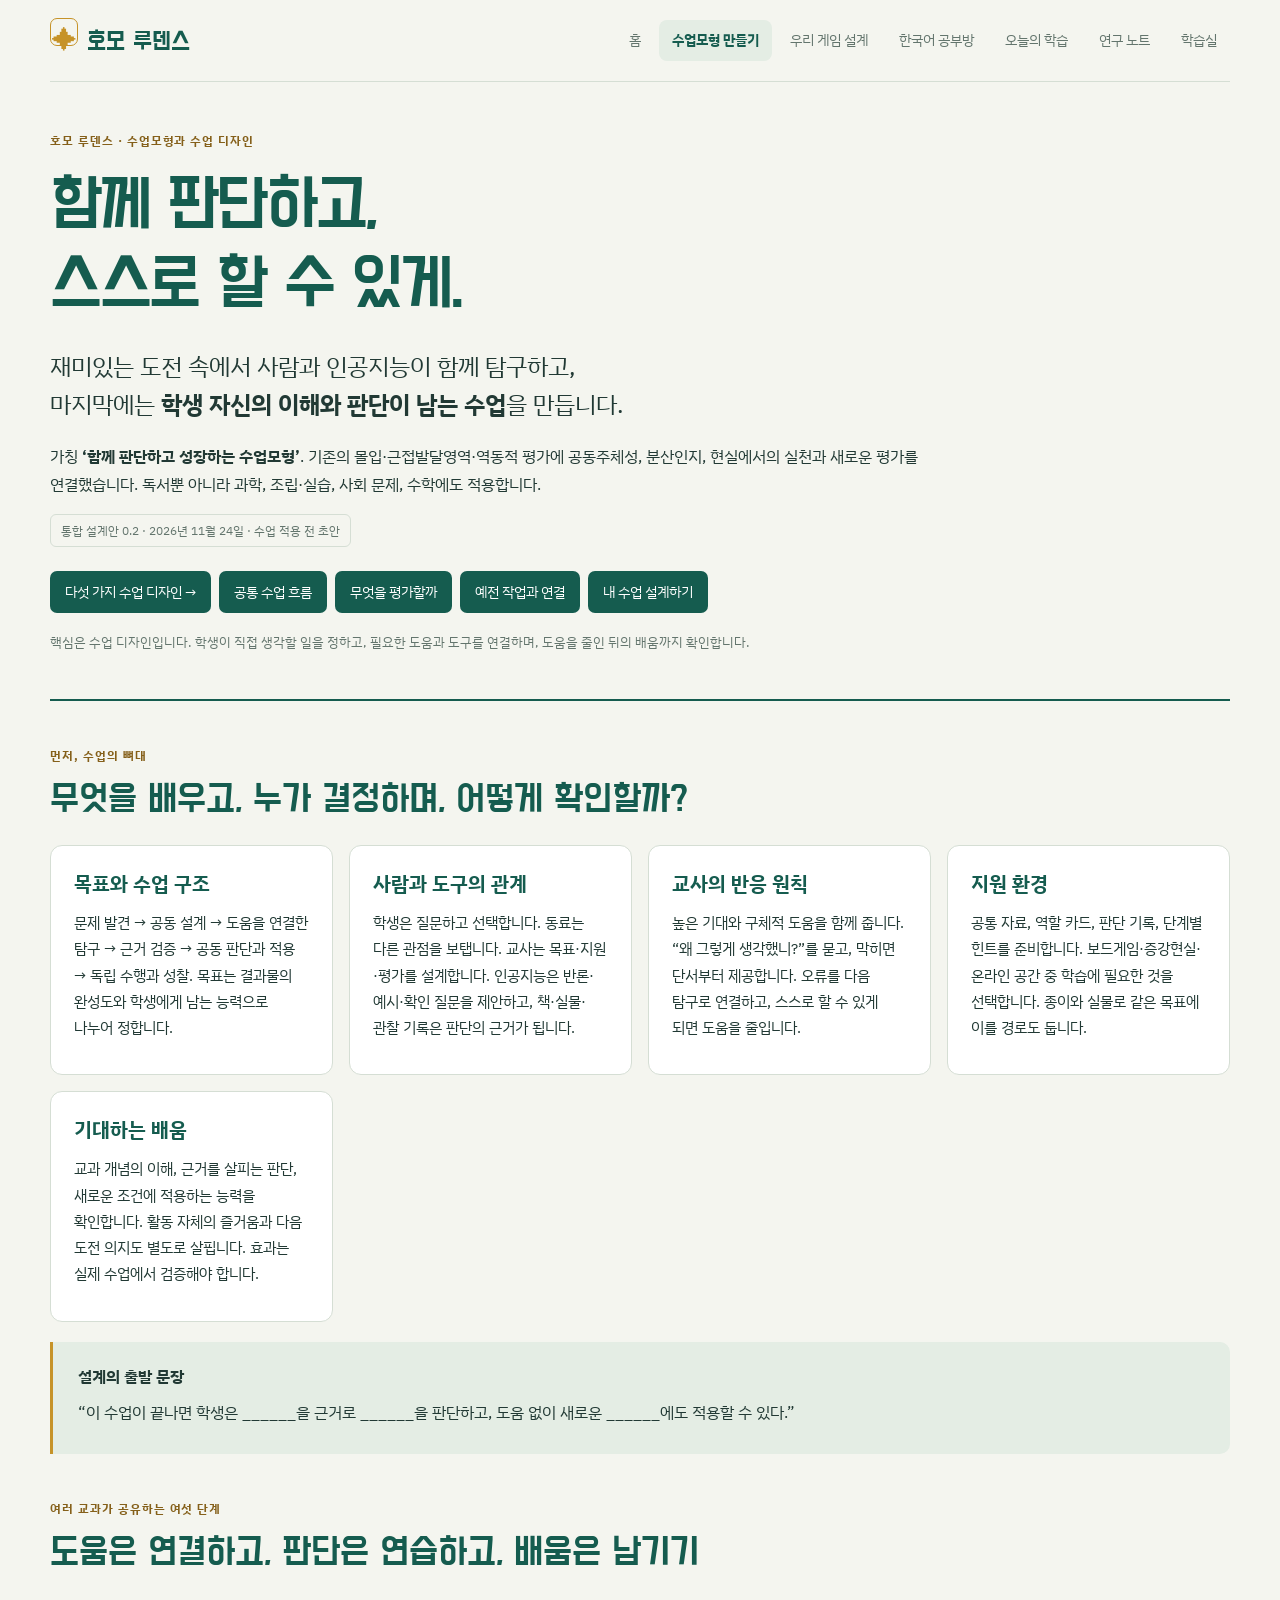
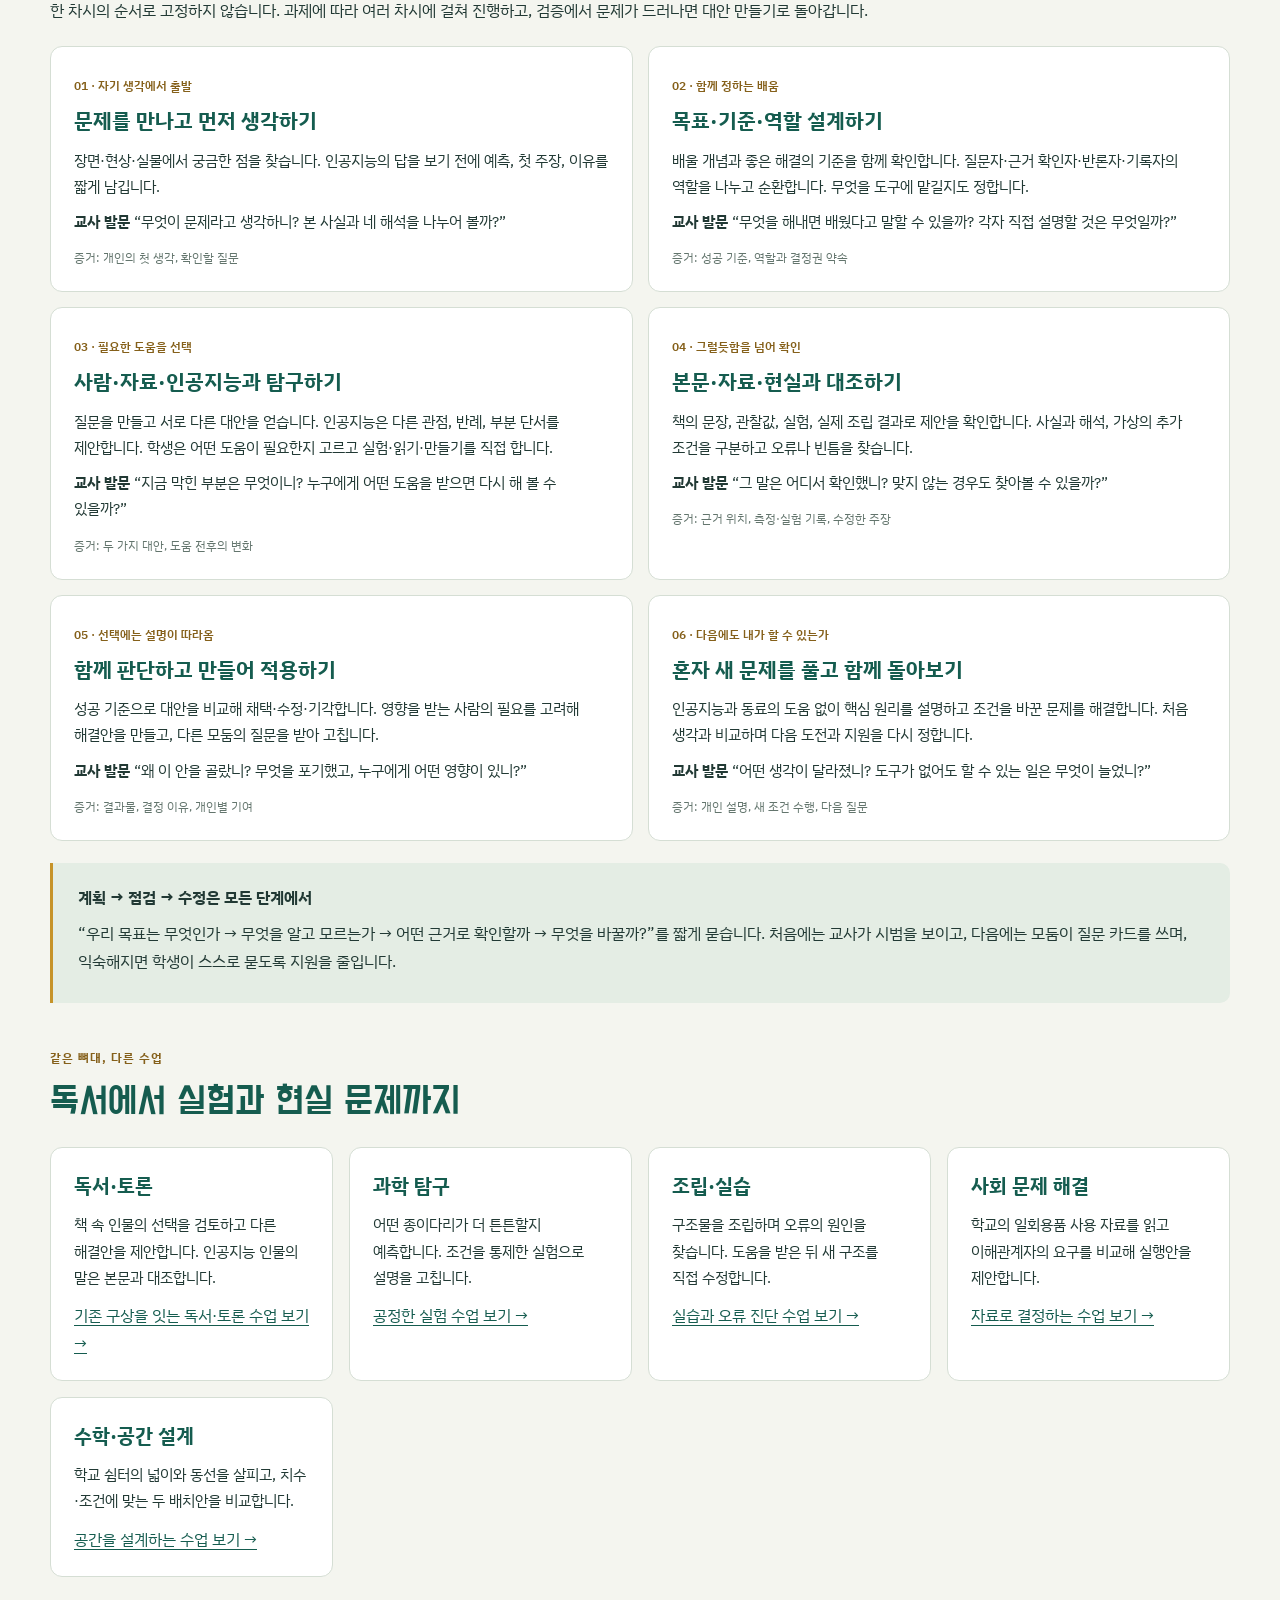
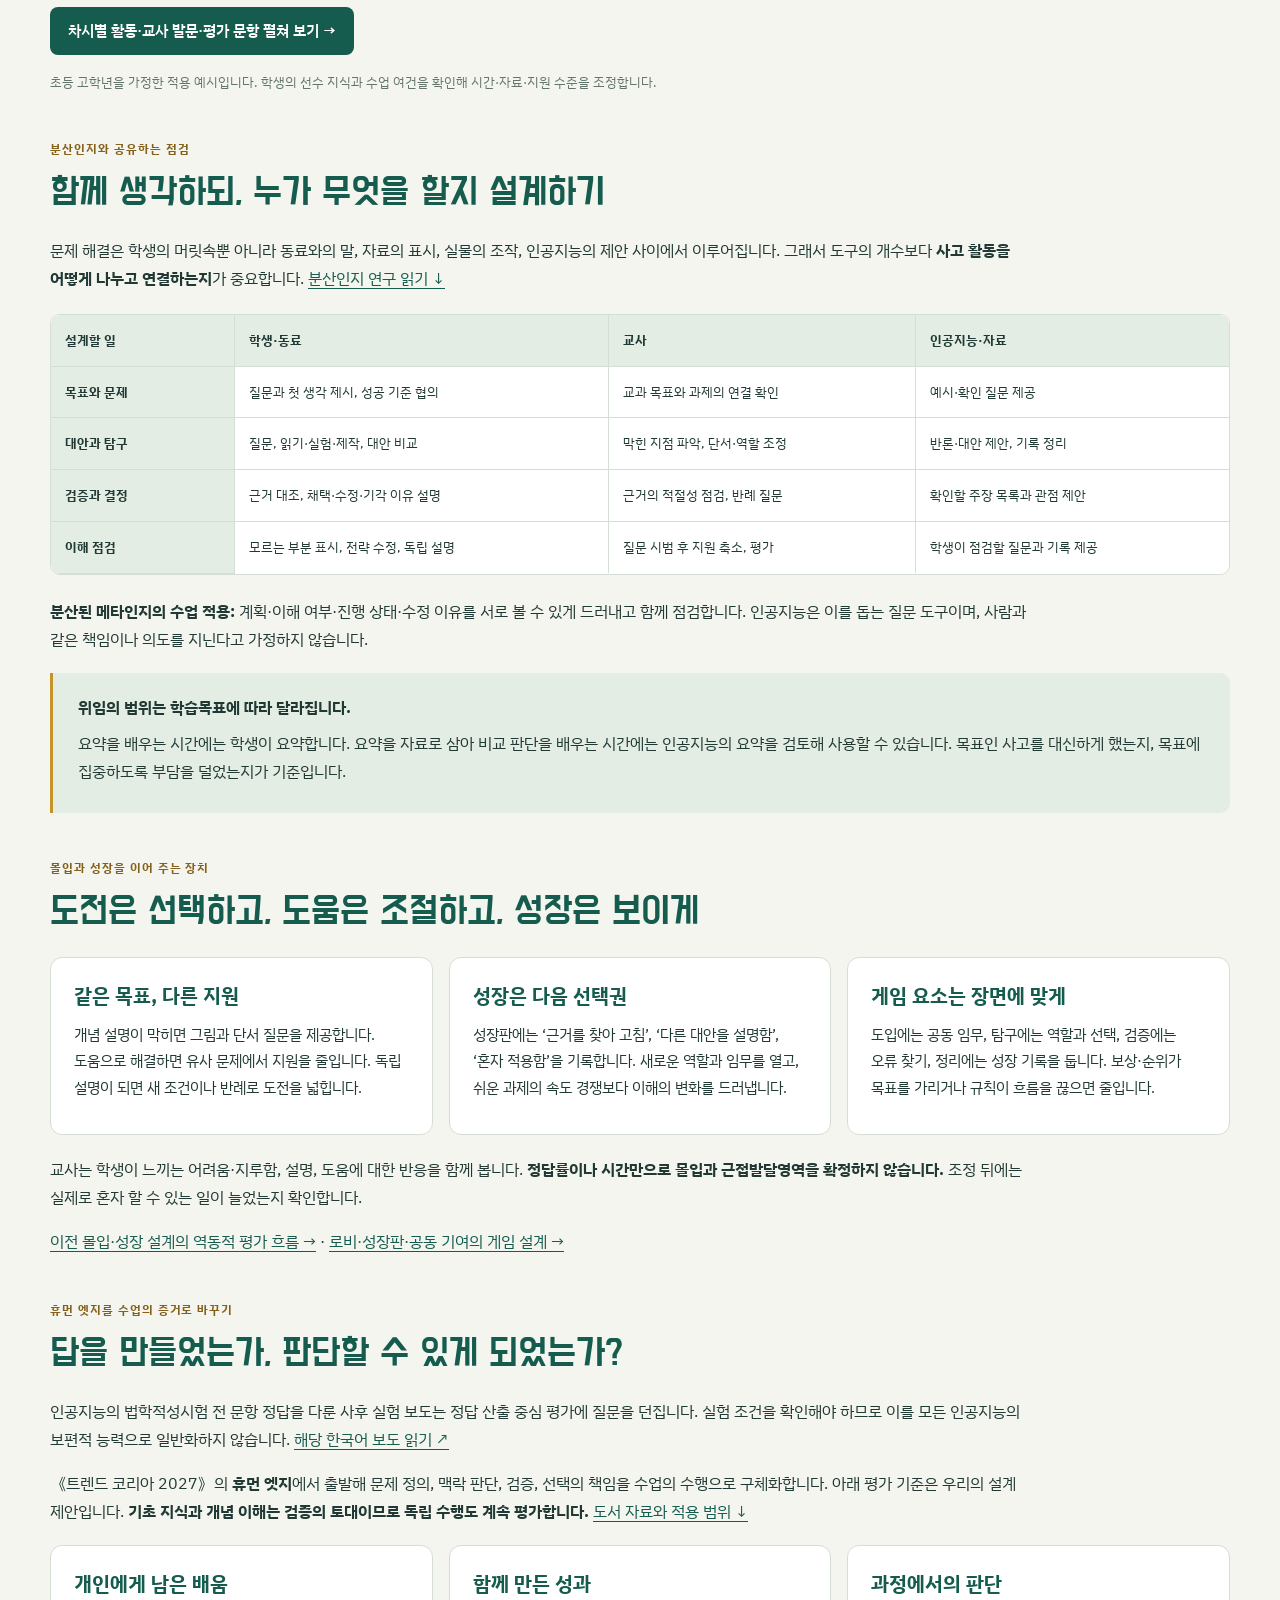
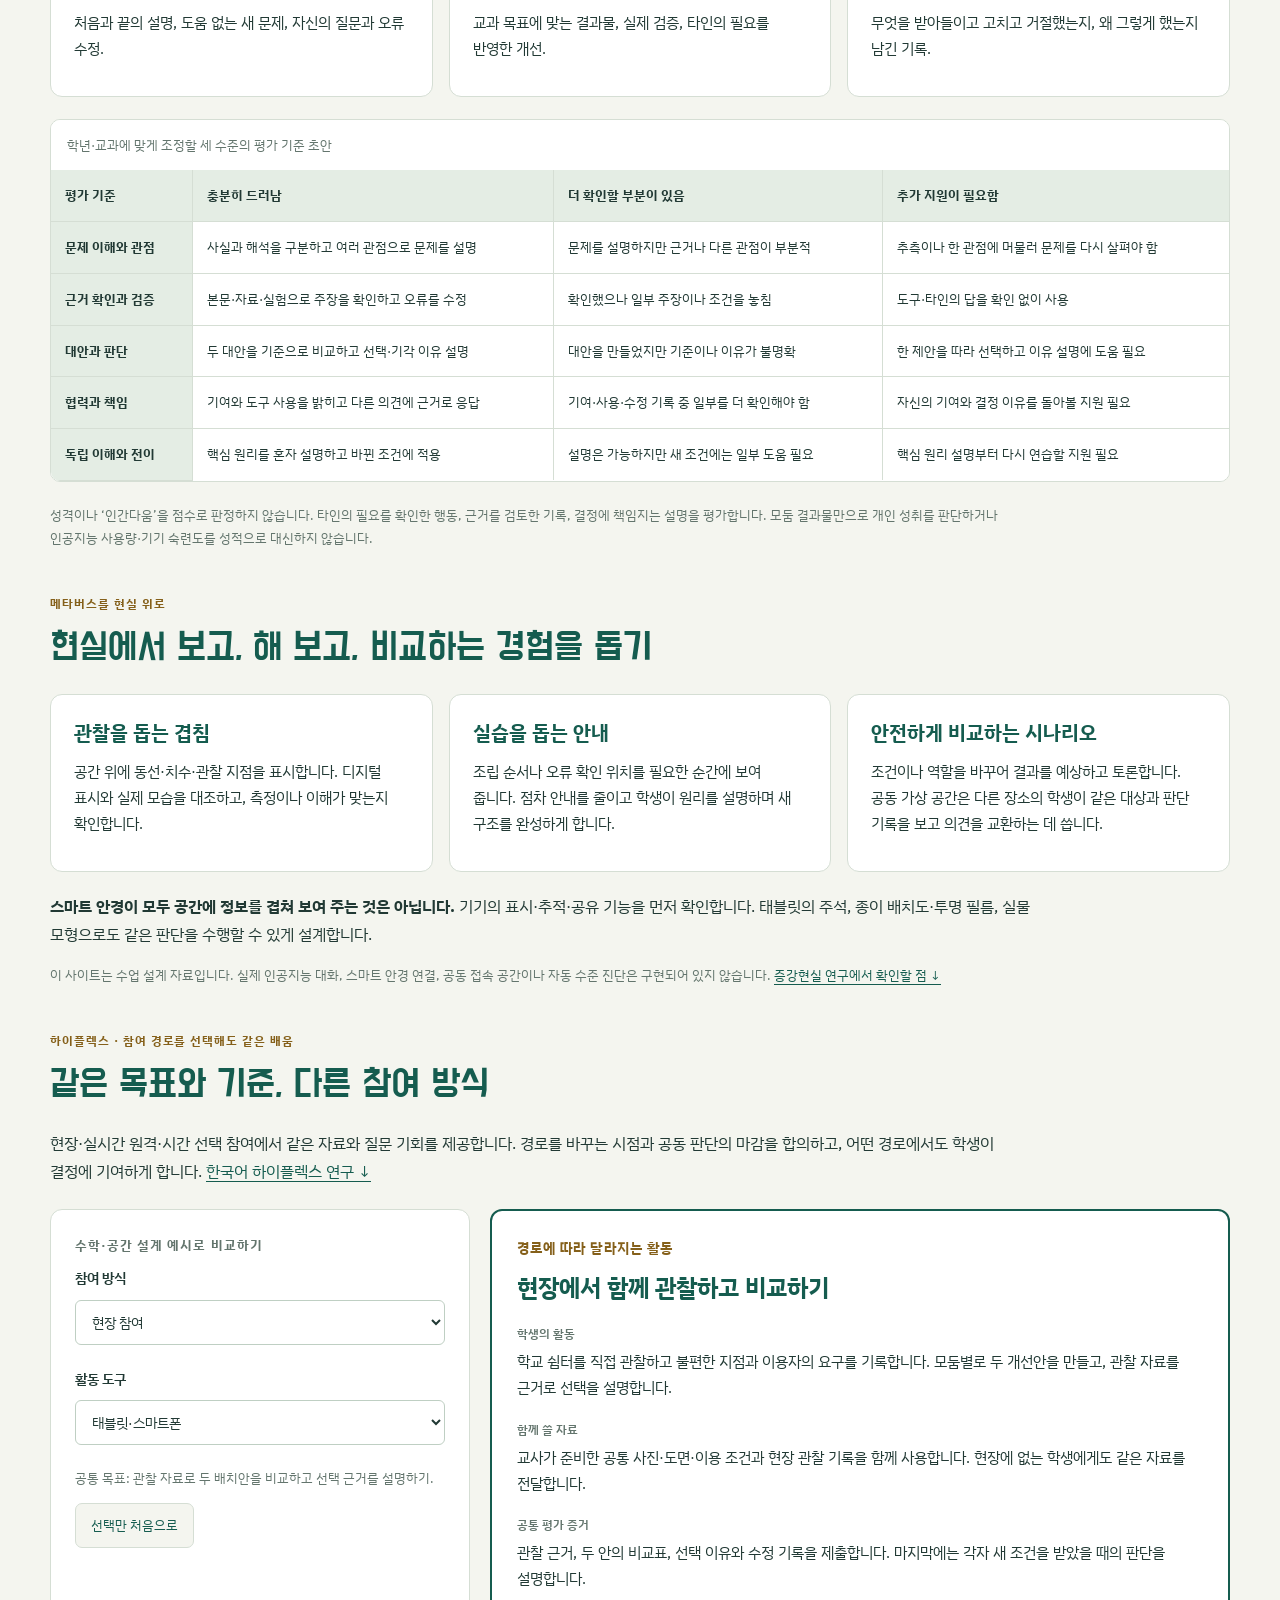
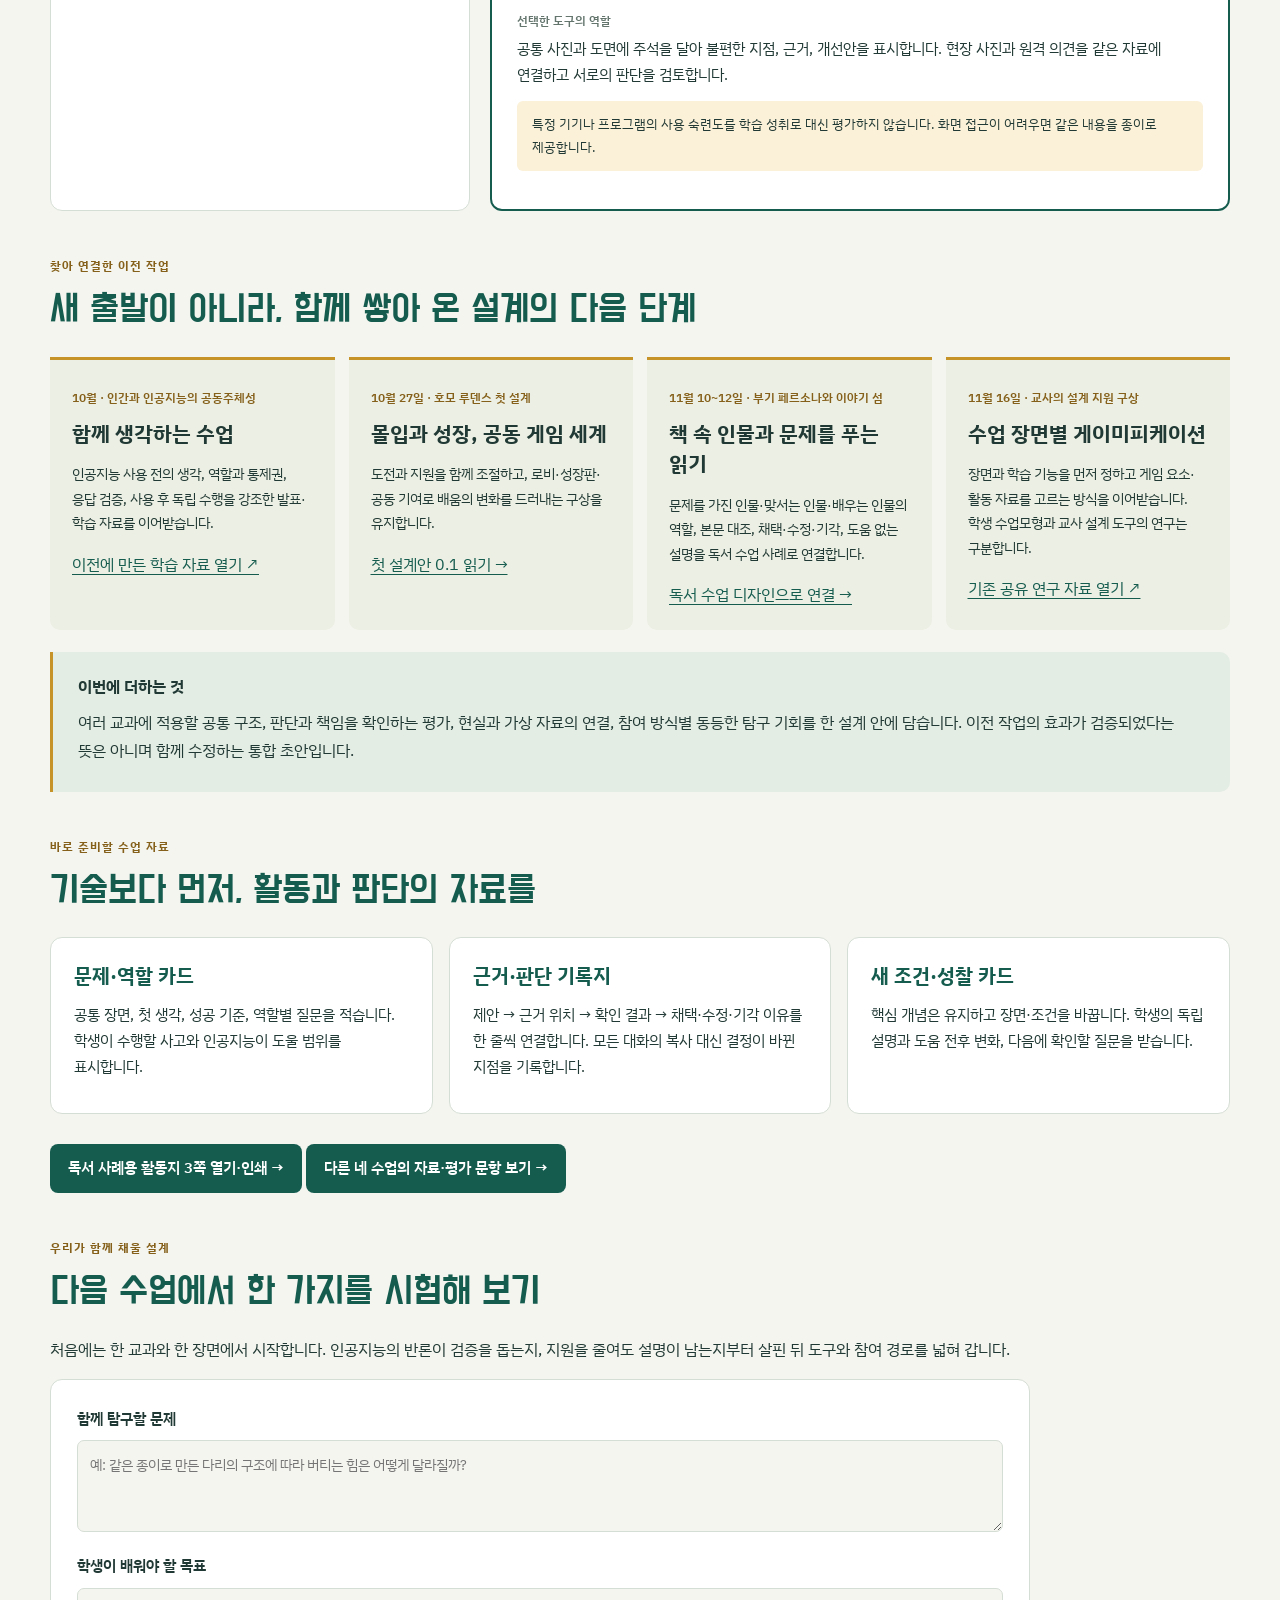
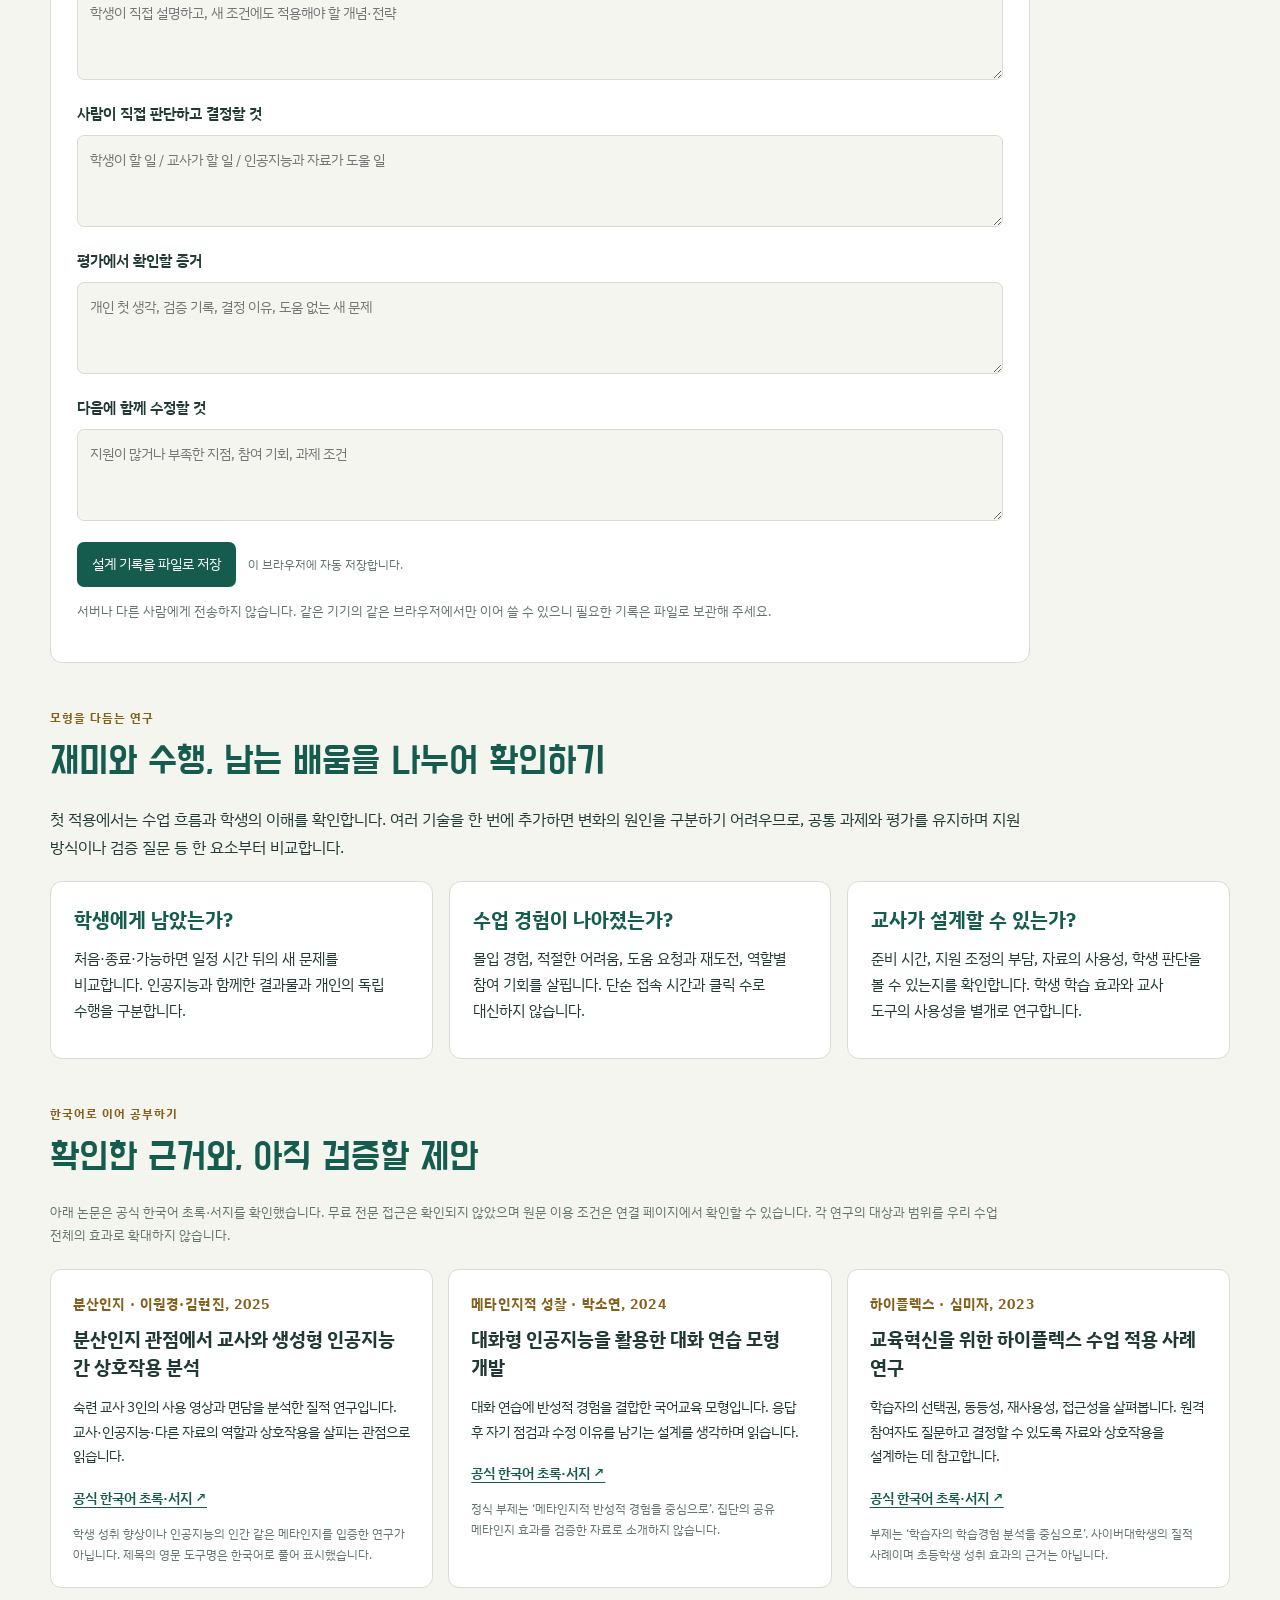
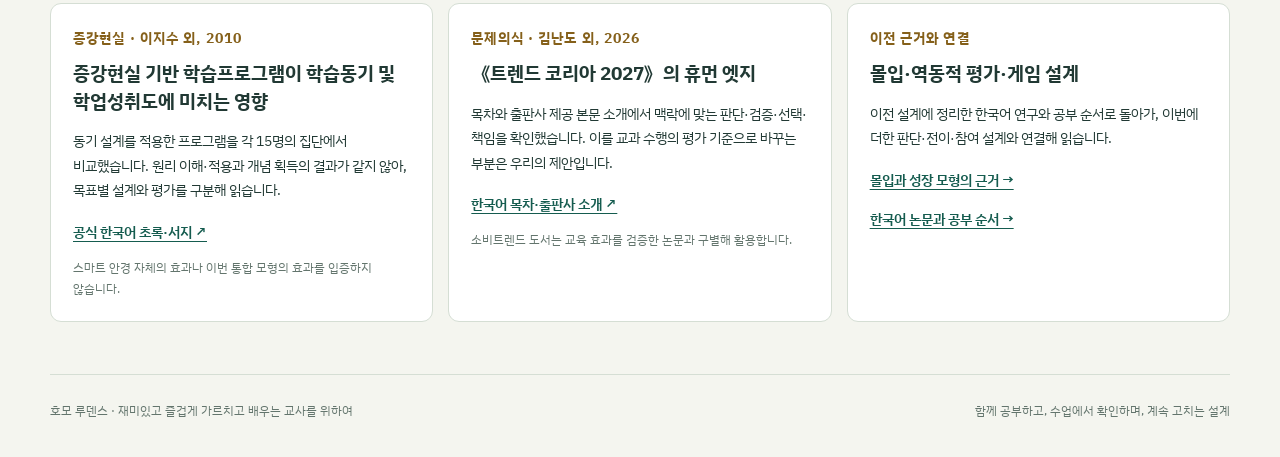
==== co-learning-model.html @ e404a57d "Connect prior teaching models and add five co-learning lesson designs" ====
<!doctype html>
<html lang="ko">
<head><meta charset="utf-8"><meta name="viewport" content="width=device-width,initial-scale=1"><meta name="description" content="몰입과 성장, 인간과 인공지능의 협업을 연결하는 수업모형. 독서·과학·실습·사회·수학 수업 디자인과 판단·검증·독립 수행 평가를 함께 설계합니다."><title>함께 판단하고 성장하는 수업 · 호모 루덴스</title><link rel="stylesheet" href="./assets/lab.css"><link rel="stylesheet" href="./assets/co-learning-model.css"></head>
<body><a class="skip-link" href="#main">본문으로 건너뛰기</a><div class="shell">
<header class="masthead"><a class="brand" href="./index.html"><span class="brand-mark" aria-hidden="true">✦</span>호모 루덴스</a><nav class="site-nav" aria-label="주 메뉴"><a href="./index.html">홈</a><a href="./co-learning-model.html" aria-current="page">수업모형 만들기</a><a href="./game-design.html">우리 게임 설계</a><a href="./korean-study.html">한국어 공부방</a><a href="./lesson-2026-10-27.html">오늘의 학습</a><a href="./research.html">연구 노트</a><a href="./dashboard.html">학습실</a></nav></header>
<main id="main">
<header class="co-hero"><p class="co-kicker">호모 루덴스 · 수업모형과 수업 디자인</p><h1>함께 판단하고,<br>스스로 할 수 있게.</h1><p class="co-lede">재미있는 도전 속에서 사람과 인공지능이 함께 탐구하고,<br>마지막에는 <strong>학생 자신의 이해와 판단이 남는 수업</strong>을 만듭니다.</p><p>가칭 <strong>‘함께 판단하고 성장하는 수업모형’</strong>. 기존의 몰입·근접발달영역·역동적 평가에 공동주체성, 분산인지, 현실에서의 실천과 새로운 평가를 연결했습니다. 독서뿐 아니라 과학, 조립·실습, 사회 문제, 수학에도 적용합니다.</p><span class="co-version">통합 설계안 0.2 · 2026년 11월 24일 · 수업 적용 전 초안</span><nav class="co-nav" aria-label="수업 설계 바로가기"><a href="./lesson-designs.html">다섯 가지 수업 디자인 →</a><a href="#cycle">공통 수업 흐름</a><a href="#assessment">무엇을 평가할까</a><a href="#lineage">예전 작업과 연결</a><a href="#record">내 수업 설계하기</a></nav><p class="co-note">핵심은 수업 디자인입니다. 학생이 직접 생각할 일을 정하고, 필요한 도움과 도구를 연결하며, 도움을 줄인 뒤의 배움까지 확인합니다.</p></header>

<section class="co-section" id="blueprint"><p class="co-kicker">먼저, 수업의 뼈대</p><h2>무엇을 배우고, 누가 결정하며, 어떻게 확인할까?</h2><div class="co-grid"><article class="co-card"><h3>목표와 수업 구조</h3><p>문제 발견 → 공동 설계 → 도움을 연결한 탐구 → 근거 검증 → 공동 판단과 적용 → 독립 수행과 성찰. 목표는 결과물의 완성도와 학생에게 남는 능력으로 나누어 정합니다.</p></article><article class="co-card"><h3>사람과 도구의 관계</h3><p>학생은 질문하고 선택합니다. 동료는 다른 관점을 보탭니다. 교사는 목표·지원·평가를 설계합니다. 인공지능은 반론·예시·확인 질문을 제안하고, 책·실물·관찰 기록은 판단의 근거가 됩니다.</p></article><article class="co-card"><h3>교사의 반응 원칙</h3><p>높은 기대와 구체적 도움을 함께 줍니다. “왜 그렇게 생각했니?”를 묻고, 막히면 단서부터 제공합니다. 오류를 다음 탐구로 연결하고, 스스로 할 수 있게 되면 도움을 줄입니다.</p></article><article class="co-card"><h3>지원 환경</h3><p>공통 자료, 역할 카드, 판단 기록, 단계별 힌트를 준비합니다. 보드게임·증강현실·온라인 공간 중 학습에 필요한 것을 선택합니다. 종이와 실물로 같은 목표에 이를 경로도 둡니다.</p></article><article class="co-card"><h3>기대하는 배움</h3><p>교과 개념의 이해, 근거를 살피는 판단, 새로운 조건에 적용하는 능력을 확인합니다. 활동 자체의 즐거움과 다음 도전 의지도 별도로 살핍니다. 효과는 실제 수업에서 검증해야 합니다.</p></article></div><div class="co-callout"><strong>설계의 출발 문장</strong><p>“이 수업이 끝나면 학생은 ______을 근거로 ______을 판단하고, 도움 없이 새로운 ______에도 적용할 수 있다.”</p></div></section>

<section class="co-section" id="cycle"><p class="co-kicker">여러 교과가 공유하는 여섯 단계</p><h2>도움은 연결하고, 판단은 연습하고, 배움은 남기기</h2><p>한 차시의 순서로 고정하지 않습니다. 과제에 따라 여러 차시에 걸쳐 진행하고, 검증에서 문제가 드러나면 대안 만들기로 돌아갑니다.</p><ol class="co-flow">
<li class="co-step"><span>01 · 자기 생각에서 출발</span><h3>문제를 만나고 먼저 생각하기</h3><p>장면·현상·실물에서 궁금한 점을 찾습니다. 인공지능의 답을 보기 전에 예측, 첫 주장, 이유를 짧게 남깁니다.</p><p><strong>교사 발문</strong> “무엇이 문제라고 생각하니? 본 사실과 네 해석을 나누어 볼까?”</p><small>증거: 개인의 첫 생각, 확인할 질문</small></li>
<li class="co-step"><span>02 · 함께 정하는 배움</span><h3>목표·기준·역할 설계하기</h3><p>배울 개념과 좋은 해결의 기준을 함께 확인합니다. 질문자·근거 확인자·반론자·기록자의 역할을 나누고 순환합니다. 무엇을 도구에 맡길지도 정합니다.</p><p><strong>교사 발문</strong> “무엇을 해내면 배웠다고 말할 수 있을까? 각자 직접 설명할 것은 무엇일까?”</p><small>증거: 성공 기준, 역할과 결정권 약속</small></li>
<li class="co-step"><span>03 · 필요한 도움을 선택</span><h3>사람·자료·인공지능과 탐구하기</h3><p>질문을 만들고 서로 다른 대안을 얻습니다. 인공지능은 다른 관점, 반례, 부분 단서를 제안합니다. 학생은 어떤 도움이 필요한지 고르고 실험·읽기·만들기를 직접 합니다.</p><p><strong>교사 발문</strong> “지금 막힌 부분은 무엇이니? 누구에게 어떤 도움을 받으면 다시 해 볼 수 있을까?”</p><small>증거: 두 가지 대안, 도움 전후의 변화</small></li>
<li class="co-step"><span>04 · 그럴듯함을 넘어 확인</span><h3>본문·자료·현실과 대조하기</h3><p>책의 문장, 관찰값, 실험, 실제 조립 결과로 제안을 확인합니다. 사실과 해석, 가상의 추가 조건을 구분하고 오류나 빈틈을 찾습니다.</p><p><strong>교사 발문</strong> “그 말은 어디서 확인했니? 맞지 않는 경우도 찾아볼 수 있을까?”</p><small>증거: 근거 위치, 측정·실험 기록, 수정한 주장</small></li>
<li class="co-step"><span>05 · 선택에는 설명이 따라옴</span><h3>함께 판단하고 만들어 적용하기</h3><p>성공 기준으로 대안을 비교해 채택·수정·기각합니다. 영향을 받는 사람의 필요를 고려해 해결안을 만들고, 다른 모둠의 질문을 받아 고칩니다.</p><p><strong>교사 발문</strong> “왜 이 안을 골랐니? 무엇을 포기했고, 누구에게 어떤 영향이 있니?”</p><small>증거: 결과물, 결정 이유, 개인별 기여</small></li>
<li class="co-step"><span>06 · 다음에도 내가 할 수 있는가</span><h3>혼자 새 문제를 풀고 함께 돌아보기</h3><p>인공지능과 동료의 도움 없이 핵심 원리를 설명하고 조건을 바꾼 문제를 해결합니다. 처음 생각과 비교하며 다음 도전과 지원을 다시 정합니다.</p><p><strong>교사 발문</strong> “어떤 생각이 달라졌니? 도구가 없어도 할 수 있는 일은 무엇이 늘었니?”</p><small>증거: 개인 설명, 새 조건 수행, 다음 질문</small></li>
</ol><div class="co-callout"><strong>계획 → 점검 → 수정은 모든 단계에서</strong><p>“우리 목표는 무엇인가 → 무엇을 알고 모르는가 → 어떤 근거로 확인할까 → 무엇을 바꿀까?”를 짧게 묻습니다. 처음에는 교사가 시범을 보이고, 다음에는 모둠이 질문 카드를 쓰며, 익숙해지면 학생이 스스로 묻도록 지원을 줄입니다.</p></div></section>

<section class="co-section" id="designs"><p class="co-kicker">같은 뼈대, 다른 수업</p><h2>독서에서 실험과 현실 문제까지</h2><div class="co-grid"><article class="co-card"><h3>독서·토론</h3><p>책 속 인물의 선택을 검토하고 다른 해결안을 제안합니다. 인공지능 인물의 말은 본문과 대조합니다.</p><a href="./lesson-designs.html#reading">기존 구상을 잇는 독서·토론 수업 보기 →</a></article><article class="co-card"><h3>과학 탐구</h3><p>어떤 종이다리가 더 튼튼할지 예측합니다. 조건을 통제한 실험으로 설명을 고칩니다.</p><a href="./lesson-designs.html#science">공정한 실험 수업 보기 →</a></article><article class="co-card"><h3>조립·실습</h3><p>구조물을 조립하며 오류의 원인을 찾습니다. 도움을 받은 뒤 새 구조를 직접 수정합니다.</p><a href="./lesson-designs.html#making">실습과 오류 진단 수업 보기 →</a></article><article class="co-card"><h3>사회 문제 해결</h3><p>학교의 일회용품 사용 자료를 읽고 이해관계자의 요구를 비교해 실행안을 제안합니다.</p><a href="./lesson-designs.html#social">자료로 결정하는 수업 보기 →</a></article><article class="co-card"><h3>수학·공간 설계</h3><p>학교 쉼터의 넓이와 동선을 살피고, 치수·조건에 맞는 두 배치안을 비교합니다.</p><a href="./lesson-designs.html#math">공간을 설계하는 수업 보기 →</a></article></div><p><a class="study-start" href="./lesson-designs.html">차시별 활동·교사 발문·평가 문항 펼쳐 보기 →</a></p><p class="co-note">초등 고학년을 가정한 적용 예시입니다. 학생의 선수 지식과 수업 여건을 확인해 시간·자료·지원 수준을 조정합니다.</p></section>

<section class="co-section" id="agency"><p class="co-kicker">분산인지와 공유하는 점검</p><h2>함께 생각하되, 누가 무엇을 할지 설계하기</h2><p>문제 해결은 학생의 머릿속뿐 아니라 동료와의 말, 자료의 표시, 실물의 조작, 인공지능의 제안 사이에서 이루어집니다. 그래서 도구의 개수보다 <strong>사고 활동을 어떻게 나누고 연결하는지</strong>가 중요합니다. <a href="#source-distributed">분산인지 연구 읽기 ↓</a></p><div class="co-rubric" role="region" aria-label="사고 활동과 결정권 표" tabindex="0"><table><thead><tr><th scope="col">설계할 일</th><th scope="col">학생·동료</th><th scope="col">교사</th><th scope="col">인공지능·자료</th></tr></thead><tbody>
<tr><th scope="row">목표와 문제</th><td>질문과 첫 생각 제시, 성공 기준 협의</td><td>교과 목표와 과제의 연결 확인</td><td>예시·확인 질문 제공</td></tr><tr><th scope="row">대안과 탐구</th><td>질문, 읽기·실험·제작, 대안 비교</td><td>막힌 지점 파악, 단서·역할 조정</td><td>반론·대안 제안, 기록 정리</td></tr><tr><th scope="row">검증과 결정</th><td>근거 대조, 채택·수정·기각 이유 설명</td><td>근거의 적절성 점검, 반례 질문</td><td>확인할 주장 목록과 관점 제안</td></tr><tr><th scope="row">이해 점검</th><td>모르는 부분 표시, 전략 수정, 독립 설명</td><td>질문 시범 후 지원 축소, 평가</td><td>학생이 점검할 질문과 기록 제공</td></tr></tbody></table></div><p><strong>분산된 메타인지의 수업 적용:</strong> 계획·이해 여부·진행 상태·수정 이유를 서로 볼 수 있게 드러내고 함께 점검합니다. 인공지능은 이를 돕는 질문 도구이며, 사람과 같은 책임이나 의도를 지닌다고 가정하지 않습니다.</p><div class="co-callout"><strong>위임의 범위는 학습목표에 따라 달라집니다.</strong><p>요약을 배우는 시간에는 학생이 요약합니다. 요약을 자료로 삼아 비교 판단을 배우는 시간에는 인공지능의 요약을 검토해 사용할 수 있습니다. 목표인 사고를 대신하게 했는지, 목표에 집중하도록 부담을 덜었는지가 기준입니다.</p></div></section>

<section class="co-section" id="growth"><p class="co-kicker">몰입과 성장을 이어 주는 장치</p><h2>도전은 선택하고, 도움은 조절하고, 성장은 보이게</h2><div class="co-grid"><article class="co-card"><h3>같은 목표, 다른 지원</h3><p>개념 설명이 막히면 그림과 단서 질문을 제공합니다. 도움으로 해결하면 유사 문제에서 지원을 줄입니다. 독립 설명이 되면 새 조건이나 반례로 도전을 넓힙니다.</p></article><article class="co-card"><h3>성장은 다음 선택권</h3><p>성장판에는 ‘근거를 찾아 고침’, ‘다른 대안을 설명함’, ‘혼자 적용함’을 기록합니다. 새로운 역할과 임무를 열고, 쉬운 과제의 속도 경쟁보다 이해의 변화를 드러냅니다.</p></article><article class="co-card"><h3>게임 요소는 장면에 맞게</h3><p>도입에는 공동 임무, 탐구에는 역할과 선택, 검증에는 오류 찾기, 정리에는 성장 기록을 둡니다. 보상·순위가 목표를 가리거나 규칙이 흐름을 끊으면 줄입니다.</p></article></div><p>교사는 학생이 느끼는 어려움·지루함, 설명, 도움에 대한 반응을 함께 봅니다. <strong>정답률이나 시간만으로 몰입과 근접발달영역을 확정하지 않습니다.</strong> 조정 뒤에는 실제로 혼자 할 수 있는 일이 늘었는지 확인합니다.</p><p><a href="./learning-model.html#cycle">이전 몰입·성장 설계의 역동적 평가 흐름 →</a> · <a href="./game-design.html">로비·성장판·공동 기여의 게임 설계 →</a></p></section>

<section class="co-section" id="assessment"><p class="co-kicker">휴먼 엣지를 수업의 증거로 바꾸기</p><h2>답을 만들었는가, 판단할 수 있게 되었는가?</h2><p>인공지능의 법학적성시험 전 문항 정답을 다룬 사후 실험 보도는 정답 산출 중심 평가에 질문을 던집니다. 실험 조건을 확인해야 하므로 이를 모든 인공지능의 보편적 능력으로 일반화하지 않습니다. <a href="https://www.yna.co.kr/view/AKR20261120050300017" target="_blank" rel="noopener noreferrer">해당 한국어 보도 읽기 ↗</a></p><p>《트렌드 코리아 2027》의 <strong>휴먼 엣지</strong>에서 출발해 문제 정의, 맥락 판단, 검증, 선택의 책임을 수업의 수행으로 구체화합니다. 아래 평가 기준은 우리의 설계 제안입니다. <strong>기초 지식과 개념 이해는 검증의 토대이므로 독립 수행도 계속 평가합니다.</strong> <a href="#source-human">도서 자료와 적용 범위 ↓</a></p><div class="co-grid"><article class="co-card"><h3>개인에게 남은 배움</h3><p>처음과 끝의 설명, 도움 없는 새 문제, 자신의 질문과 오류 수정.</p></article><article class="co-card"><h3>함께 만든 성과</h3><p>교과 목표에 맞는 결과물, 실제 검증, 타인의 필요를 반영한 개선.</p></article><article class="co-card"><h3>과정에서의 판단</h3><p>무엇을 받아들이고 고치고 거절했는지, 왜 그렇게 했는지 남긴 기록.</p></article></div>
<div class="co-rubric" role="region" aria-label="수업 평가 기준표" tabindex="0"><table><caption>학년·교과에 맞게 조정할 세 수준의 평가 기준 초안</caption><thead><tr><th scope="col">평가 기준</th><th scope="col">충분히 드러남</th><th scope="col">더 확인할 부분이 있음</th><th scope="col">추가 지원이 필요함</th></tr></thead><tbody>
<tr><th scope="row">문제 이해와 관점</th><td>사실과 해석을 구분하고 여러 관점으로 문제를 설명</td><td>문제를 설명하지만 근거나 다른 관점이 부분적</td><td>추측이나 한 관점에 머물러 문제를 다시 살펴야 함</td></tr>
<tr><th scope="row">근거 확인과 검증</th><td>본문·자료·실험으로 주장을 확인하고 오류를 수정</td><td>확인했으나 일부 주장이나 조건을 놓침</td><td>도구·타인의 답을 확인 없이 사용</td></tr>
<tr><th scope="row">대안과 판단</th><td>두 대안을 기준으로 비교하고 선택·기각 이유 설명</td><td>대안을 만들었지만 기준이나 이유가 불명확</td><td>한 제안을 따라 선택하고 이유 설명에 도움 필요</td></tr>
<tr><th scope="row">협력과 책임</th><td>기여와 도구 사용을 밝히고 다른 의견에 근거로 응답</td><td>기여·사용·수정 기록 중 일부를 더 확인해야 함</td><td>자신의 기여와 결정 이유를 돌아볼 지원 필요</td></tr>
<tr><th scope="row">독립 이해와 전이</th><td>핵심 원리를 혼자 설명하고 바뀐 조건에 적용</td><td>설명은 가능하지만 새 조건에는 일부 도움 필요</td><td>핵심 원리 설명부터 다시 연습할 지원 필요</td></tr>
</tbody></table></div><p class="co-note">성격이나 ‘인간다움’을 점수로 판정하지 않습니다. 타인의 필요를 확인한 행동, 근거를 검토한 기록, 결정에 책임지는 설명을 평가합니다. 모둠 결과물만으로 개인 성취를 판단하거나 인공지능 사용량·기기 숙련도를 성적으로 대신하지 않습니다.</p></section>

<section class="co-section" id="reality"><p class="co-kicker">메타버스를 현실 위로</p><h2>현실에서 보고, 해 보고, 비교하는 경험을 돕기</h2><div class="co-grid"><article class="co-card"><h3>관찰을 돕는 겹침</h3><p>공간 위에 동선·치수·관찰 지점을 표시합니다. 디지털 표시와 실제 모습을 대조하고, 측정이나 이해가 맞는지 확인합니다.</p></article><article class="co-card"><h3>실습을 돕는 안내</h3><p>조립 순서나 오류 확인 위치를 필요한 순간에 보여 줍니다. 점차 안내를 줄이고 학생이 원리를 설명하며 새 구조를 완성하게 합니다.</p></article><article class="co-card"><h3>안전하게 비교하는 시나리오</h3><p>조건이나 역할을 바꾸어 결과를 예상하고 토론합니다. 공동 가상 공간은 다른 장소의 학생이 같은 대상과 판단 기록을 보고 의견을 교환하는 데 씁니다.</p></article></div><p><strong>스마트 안경이 모두 공간에 정보를 겹쳐 보여 주는 것은 아닙니다.</strong> 기기의 표시·추적·공유 기능을 먼저 확인합니다. 태블릿의 주석, 종이 배치도·투명 필름, 실물 모형으로도 같은 판단을 수행할 수 있게 설계합니다.</p><p class="co-note">이 사이트는 수업 설계 자료입니다. 실제 인공지능 대화, 스마트 안경 연결, 공동 접속 공간이나 자동 수준 진단은 구현되어 있지 않습니다. <a href="#source-ar">증강현실 연구에서 확인할 점 ↓</a></p></section>

<section class="co-section" id="participation-design"><p class="co-kicker">하이플렉스 · 참여 경로를 선택해도 같은 배움</p><h2>같은 목표와 기준, 다른 참여 방식</h2><p>현장·실시간 원격·시간 선택 참여에서 같은 자료와 질문 기회를 제공합니다. 경로를 바꾸는 시점과 공동 판단의 마감을 합의하고, 어떤 경로에서도 학생이 결정에 기여하게 합니다. <a href="#source-hyflex">한국어 하이플렉스 연구 ↓</a></p><div class="co-planner"><div class="co-fields"><p class="co-kicker">수학·공간 설계 예시로 비교하기</p><label for="participation">참여 방식<select id="participation"><option value="onsite">현장 참여</option><option value="live">실시간 원격 참여</option><option value="flex">시간 선택 참여</option></select></label><label for="medium">활동 도구<select id="medium"><option value="tablet">태블릿·스마트폰</option><option value="glasses">스마트 안경·증강현실</option><option value="paper">종이·사진 카드</option></select></label><p>공통 목표: 관찰 자료로 두 배치안을 비교하고 선택 근거를 설명하기.</p><button type="button" id="planner-reset">선택만 처음으로</button></div><div class="co-output" aria-live="polite" aria-atomic="true"><p class="co-kicker">경로에 따라 달라지는 활동</p><h3 id="mode-title">현장에서 함께 관찰하고 비교하기</h3><dl><dt>학생의 활동</dt><dd id="mode-action">같은 공간 자료를 보고 두 배치안을 비교합니다.</dd><dt>함께 쓸 자료</dt><dd id="mode-materials">사진·도면·이용 조건을 모든 학생에게 제공합니다.</dd><dt>공통 평가 증거</dt><dd id="mode-evidence">관찰 근거, 비교표, 판단 이유, 각자의 새 조건 설명을 남깁니다.</dd><dt>선택한 도구의 역할</dt><dd id="medium-action">자료 위에 근거와 대안을 표시합니다.</dd></dl><p id="medium-limit">도구의 숙련도와 교과의 배움을 구분해 확인합니다.</p></div></div><noscript><p class="co-note">참여 방식 비교 기능에는 자바스크립트가 필요합니다. 현장에서는 실물을 관찰하고, 원격에서는 같은 사진·도면을 보며 질문하고, 시간 선택 참여에서는 정해진 기한에 질문·회신·수정을 교환합니다. 공통 평가 증거는 같습니다.</p></noscript></section>

<section class="co-section" id="lineage"><p class="co-kicker">찾아 연결한 이전 작업</p><h2>새 출발이 아니라, 함께 쌓아 온 설계의 다음 단계</h2><div class="co-timeline">
<article><span class="co-phase">10월 · 인간과 인공지능의 공동주체성</span><h3>함께 생각하는 수업</h3><p>인공지능 사용 전의 생각, 역할과 통제권, 응답 검증, 사용 후 독립 수행을 강조한 발표·학습 자료를 이어받습니다.</p><a href="https://coagency-learning-lab.legoschool20.chatgpt.site" target="_blank" rel="noopener noreferrer">이전에 만든 학습 자료 열기 ↗</a></article>
<article><span class="co-phase">10월 27일 · 호모 루덴스 첫 설계</span><h3>몰입과 성장, 공동 게임 세계</h3><p>도전과 지원을 함께 조절하고, 로비·성장판·공동 기여로 배움의 변화를 드러내는 구상을 유지합니다.</p><a href="./learning-model.html">첫 설계안 0.1 읽기 →</a></article>
<article><span class="co-phase">11월 10~12일 · 부기 페르소나와 이야기 섬</span><h3>책 속 인물과 문제를 푸는 읽기</h3><p>문제를 가진 인물·맞서는 인물·배우는 인물의 역할, 본문 대조, 채택·수정·기각, 도움 없는 설명을 독서 수업 사례로 연결합니다.</p><a href="./lesson-designs.html#reading">독서 수업 디자인으로 연결 →</a></article>
<article><span class="co-phase">11월 16일 · 교사의 설계 지원 구상</span><h3>수업 장면별 게이미피케이션</h3><p>장면과 학습 기능을 먼저 정하고 게임 요소·활동 자료를 고르는 방식을 이어받습니다. 학생 수업모형과 교사 설계 도구의 연구는 구분합니다.</p><a href="https://claude.ai/artifact/Y1YZNtj5bDF9ZYezLcDRba" target="_blank" rel="noopener noreferrer">기존 공유 연구 자료 열기 ↗</a></article>
</div><div class="co-callout"><strong>이번에 더하는 것</strong><p>여러 교과에 적용할 공통 구조, 판단과 책임을 확인하는 평가, 현실과 가상 자료의 연결, 참여 방식별 동등한 탐구 기회를 한 설계 안에 담습니다. 이전 작업의 효과가 검증되었다는 뜻은 아니며 함께 수정하는 통합 초안입니다.</p></div></section>

<section class="co-section" id="materials"><p class="co-kicker">바로 준비할 수업 자료</p><h2>기술보다 먼저, 활동과 판단의 자료를</h2><div class="co-grid"><article class="co-card"><h3>문제·역할 카드</h3><p>공통 장면, 첫 생각, 성공 기준, 역할별 질문을 적습니다. 학생이 수행할 사고와 인공지능이 도울 범위를 표시합니다.</p></article><article class="co-card"><h3>근거·판단 기록지</h3><p>제안 → 근거 위치 → 확인 결과 → 채택·수정·기각 이유를 한 줄씩 연결합니다. 모든 대화의 복사 대신 결정이 바뀐 지점을 기록합니다.</p></article><article class="co-card"><h3>새 조건·성찰 카드</h3><p>핵심 개념은 유지하고 장면·조건을 바꿉니다. 학생의 독립 설명과 도움 전후 변화, 다음에 확인할 질문을 받습니다.</p></article></div><p><a class="study-start" href="./story-island-worksheet.html">독서 사례용 활동지 3쪽 열기·인쇄 →</a> <a class="study-start" href="./lesson-designs.html">다른 네 수업의 자료·평가 문항 보기 →</a></p></section>

<section class="co-section" id="record"><p class="co-kicker">우리가 함께 채울 설계</p><h2>다음 수업에서 한 가지를 시험해 보기</h2><p>처음에는 한 교과와 한 장면에서 시작합니다. 인공지능의 반론이 검증을 돕는지, 지원을 줄여도 설명이 남는지부터 살핀 뒤 도구와 참여 경로를 넓혀 갑니다.</p><div class="co-record"><label for="co-question">함께 탐구할 문제<textarea id="co-question" data-co-record="question" placeholder="예: 같은 종이로 만든 다리의 구조에 따라 버티는 힘은 어떻게 달라질까?"></textarea></label><label for="co-goal">학생이 배워야 할 목표<textarea id="co-goal" data-co-record="goal" placeholder="학생이 직접 설명하고, 새 조건에도 적용해야 할 개념·전략"></textarea></label><label for="co-judgment">사람이 직접 판단하고 결정할 것<textarea id="co-judgment" data-co-record="judgment" placeholder="학생이 할 일 / 교사가 할 일 / 인공지능과 자료가 도울 일"></textarea></label><label for="co-evidence">평가에서 확인할 증거<textarea id="co-evidence" data-co-record="evidence" placeholder="개인 첫 생각, 검증 기록, 결정 이유, 도움 없는 새 문제"></textarea></label><label for="co-next">다음에 함께 수정할 것<textarea id="co-next" data-co-record="next" placeholder="지원이 많거나 부족한 지점, 참여 기회, 과제 조건"></textarea></label><div class="co-actions"><button id="co-export" type="button">설계 기록을 파일로 저장</button><span id="co-save-status" role="status">이 브라우저에 자동 저장합니다.</span></div><p class="co-note">서버나 다른 사람에게 전송하지 않습니다. 같은 기기의 같은 브라우저에서만 이어 쓸 수 있으니 필요한 기록은 파일로 보관해 주세요.</p></div></section>

<section class="co-section" id="research-plan"><p class="co-kicker">모형을 다듬는 연구</p><h2>재미와 수행, 남는 배움을 나누어 확인하기</h2><p>첫 적용에서는 수업 흐름과 학생의 이해를 확인합니다. 여러 기술을 한 번에 추가하면 변화의 원인을 구분하기 어려우므로, 공통 과제와 평가를 유지하며 지원 방식이나 검증 질문 등 한 요소부터 비교합니다.</p><div class="co-grid"><article class="co-card"><h3>학생에게 남았는가?</h3><p>처음·종료·가능하면 일정 시간 뒤의 새 문제를 비교합니다. 인공지능과 함께한 결과물과 개인의 독립 수행을 구분합니다.</p></article><article class="co-card"><h3>수업 경험이 나아졌는가?</h3><p>몰입 경험, 적절한 어려움, 도움 요청과 재도전, 역할별 참여 기회를 살핍니다. 단순 접속 시간과 클릭 수로 대신하지 않습니다.</p></article><article class="co-card"><h3>교사가 설계할 수 있는가?</h3><p>준비 시간, 지원 조정의 부담, 자료의 사용성, 학생 판단을 볼 수 있는지를 확인합니다. 학생 학습 효과와 교사 도구의 사용성을 별개로 연구합니다.</p></article></div></section>

<section class="co-section" id="sources"><p class="co-kicker">한국어로 이어 공부하기</p><h2>확인한 근거와, 아직 검증할 제안</h2><p class="co-note">아래 논문은 공식 한국어 초록·서지를 확인했습니다. 무료 전문 접근은 확인되지 않았으며 원문 이용 조건은 연결 페이지에서 확인할 수 있습니다. 각 연구의 대상과 범위를 우리 수업 전체의 효과로 확대하지 않습니다.</p><div class="co-sources">
<article id="source-distributed"><p class="co-kicker">분산인지 · 이원경·김현진, 2025</p><h3>분산인지 관점에서 교사와 생성형 인공지능 간 상호작용 분석</h3><p>숙련 교사 3인의 사용 영상과 면담을 분석한 질적 연구입니다. 교사·인공지능·다른 자료의 역할과 상호작용을 살피는 관점으로 읽습니다.</p><a href="https://www.kci.go.kr/kciportal/ci/sereArticleSearch/ciSereArtiView.kci?sereArticleSearchBean.artiId=ART003199241" target="_blank" rel="noopener noreferrer">공식 한국어 초록·서지 ↗</a><small>학생 성취 향상이나 인공지능의 인간 같은 메타인지를 입증한 연구가 아닙니다. 제목의 영문 도구명은 한국어로 풀어 표시했습니다.</small></article>
<article><p class="co-kicker">메타인지적 성찰 · 박소연, 2024</p><h3>대화형 인공지능을 활용한 대화 연습 모형 개발</h3><p>대화 연습에 반성적 경험을 결합한 국어교육 모형입니다. 응답 후 자기 점검과 수정 이유를 남기는 설계를 생각하며 읽습니다.</p><a href="https://www.kci.go.kr/kciportal/landing/article.kci?arti_id=ART003126825" target="_blank" rel="noopener noreferrer">공식 한국어 초록·서지 ↗</a><small>정식 부제는 ‘메타인지적 반성적 경험을 중심으로’. 집단의 공유 메타인지 효과를 검증한 자료로 소개하지 않습니다.</small></article>
<article id="source-hyflex"><p class="co-kicker">하이플렉스 · 심미자, 2023</p><h3>교육혁신을 위한 하이플렉스 수업 적용 사례 연구</h3><p>학습자의 선택권, 동등성, 재사용성, 접근성을 살펴봅니다. 원격 참여자도 질문하고 결정할 수 있도록 자료와 상호작용을 설계하는 데 참고합니다.</p><a href="https://www.kci.go.kr/kciportal/ci/sereArticleSearch/ciSereArtiView.kci?sereArticleSearchBean.artiId=ART003037752" target="_blank" rel="noopener noreferrer">공식 한국어 초록·서지 ↗</a><small>부제는 ‘학습자의 학습경험 분석을 중심으로’. 사이버대학생의 질적 사례이며 초등학생 성취 효과의 근거는 아닙니다.</small></article>
<article id="source-ar"><p class="co-kicker">증강현실 · 이지수 외, 2010</p><h3>증강현실 기반 학습프로그램이 학습동기 및 학업성취도에 미치는 영향</h3><p>동기 설계를 적용한 프로그램을 각 15명의 집단에서 비교했습니다. 원리 이해·적용과 개념 획득의 결과가 같지 않아, 목표별 설계와 평가를 구분해 읽습니다.</p><a href="https://kci.go.kr/kciportal/ci/sereArticleSearch/ciSereArtiView.kci?sereArticleSearchBean.artiId=ART001441837" target="_blank" rel="noopener noreferrer">공식 한국어 초록·서지 ↗</a><small>스마트 안경 자체의 효과나 이번 통합 모형의 효과를 입증하지 않습니다.</small></article>
<article id="source-human"><p class="co-kicker">문제의식 · 김난도 외, 2026</p><h3>《트렌드 코리아 2027》의 휴먼 엣지</h3><p>목차와 출판사 제공 본문 소개에서 맥락에 맞는 판단·검증·선택·책임을 확인했습니다. 이를 교과 수행의 평가 기준으로 바꾸는 부분은 우리의 제안입니다.</p><a href="https://www.yes24.com/product/goods/195842609" target="_blank" rel="noopener noreferrer">한국어 목차·출판사 소개 ↗</a><small>소비트렌드 도서는 교육 효과를 검증한 논문과 구별해 활용합니다.</small></article>
<article><p class="co-kicker">이전 근거와 연결</p><h3>몰입·역동적 평가·게임 설계</h3><p>이전 설계에 정리한 한국어 연구와 공부 순서로 돌아가, 이번에 더한 판단·전이·참여 설계와 연결해 읽습니다.</p><a href="./learning-model.html#sources">몰입과 성장 모형의 근거 →</a><p><a href="./korean-study.html">한국어 논문과 공부 순서 →</a></p></article>
</div></section>
</main><footer class="site-footer"><p>호모 루덴스 · 재미있고 즐겁게 가르치고 배우는 교사를 위하여</p><p>함께 공부하고, 수업에서 확인하며, 계속 고치는 설계</p></footer></div><script src="./assets/co-learning-model.js"></script></body></html>
---- assets/lab.css ----
@import url('https://fonts.googleapis.com/css2?family=Do+Hyeon&family=IBM+Plex+Sans+KR:wght@400;500;600;700&display=swap');
:root{--bg:#f4f5ef;--paper:#fff;--ink:#213934;--muted:#63756d;--teal:#155c4f;--tint:#e4ede4;--gold:#c69329;--line:#d5ded4;--radius:18px;color-scheme:light;font-family:'IBM Plex Sans KR','Malgun Gothic',sans-serif}
*{box-sizing:border-box}html{scroll-behavior:smooth;scroll-padding-top:24px}body{margin:0;background:var(--bg);color:var(--ink);font-size:16px;line-height:1.75;word-break:keep-all;overflow-wrap:anywhere}a{color:var(--teal);text-underline-offset:4px}button,input,textarea{font:inherit}a:focus-visible,button:focus-visible,input:focus-visible,textarea:focus-visible,summary:focus-visible{outline:3px solid var(--gold);outline-offset:4px}img,svg{max-width:100%}[hidden]{display:none!important}.shell{width:min(1180px,calc(100% - 48px));margin:auto}.skip-link{position:fixed;top:0;left:24px;z-index:99;padding:10px 18px;background:var(--teal);color:white;transform:translateY(-120%)}.skip-link:focus{transform:translateY(0)}
.masthead{display:flex;align-items:center;justify-content:space-between;gap:24px;min-height:82px;border-bottom:1px solid var(--line)}.brand{font-family:'Do Hyeon',sans-serif;font-size:25px;color:var(--teal);text-decoration:none;white-space:nowrap}.brand-mark{display:inline-grid;place-items:center;margin-right:9px;width:28px;height:28px;border:1px solid var(--gold);border-radius:7px;color:var(--gold);font-family:serif}.site-nav{display:flex;gap:5px;flex-wrap:wrap}.site-nav a{padding:8px 13px;text-decoration:none;color:var(--muted);font-size:14px;border-radius:8px}.site-nav a:hover,.site-nav a[aria-current]{background:var(--tint);color:var(--teal)}.site-nav a[aria-current]{font-weight:700}
.home-hero{padding:60px 0 46px;display:grid;grid-template-columns:minmax(0,1fr) 320px;gap:52px;align-items:center}.eyebrow{font-size:12px;letter-spacing:.17em;color:var(--muted);font-weight:600}.home-hero h1{font-family:'Do Hyeon',sans-serif;font-weight:400;color:var(--teal);font-size:clamp(54px,7vw,88px);letter-spacing:-.04em;line-height:1.1;margin:10px 0 18px}.tagline{font-size:clamp(20px,2.3vw,27px);font-weight:500;line-height:1.5;margin:0;max-width:620px}.hero-intro{font-size:16px;color:var(--muted);max-width:590px;margin-top:20px}.path-card{padding:28px;border:1px solid var(--line);border-radius:var(--radius);background:#ecefe4;position:relative}.path-card>span{font-size:11px;letter-spacing:.13em;color:var(--muted)}.path-list{padding:0;margin:20px 0 0;list-style:none;display:grid;gap:18px}.path-list li{display:flex;gap:15px;align-items:center}.path-step{width:38px;height:38px;border:1px solid #c9d3c4;border-radius:50%;display:grid;place-items:center;font-size:13px;color:var(--teal);background:var(--bg);flex-shrink:0}.path-list strong{font-size:18px}.path-list small{display:block;color:var(--muted);font-size:12px}
.section-heading{display:flex;justify-content:space-between;gap:16px;align-items:baseline;margin:22px 0 16px}.section-heading h2{font-family:'Do Hyeon',sans-serif;font-size:27px;font-weight:400;margin:0}.section-heading>span{font-size:12px;color:var(--muted)}.featured{display:grid;grid-template-columns:130px minmax(0,1fr) auto;gap:30px;align-items:center;padding:30px 36px;background:var(--teal);color:#fff;border-radius:var(--radius);text-decoration:none}.featured:hover{background:#104e43}.date-block{border-right:1px solid #ffffff38;padding-right:24px}.date-block span{display:block;font-size:12px;color:#c4d9c9}.date-block strong{font-size:40px;font-weight:500;line-height:1.4;letter-spacing:-.03em}.featured h3{font-size:25px;line-height:1.4;font-weight:600;margin:6px 0 10px}.featured p{font-size:14px;color:#d6e5d7;margin:0;max-width:700px}.featured .eyebrow{color:#c4d9c9;letter-spacing:.08em}.circle-arrow{display:grid;place-items:center;flex-shrink:0;width:46px;height:46px;border:1px solid #ffffff50;border-radius:50%;font-size:22px}.collection-grid{display:grid;grid-template-columns:repeat(2,minmax(0,1fr));gap:20px}.collection{padding:28px 30px;background:var(--paper);border:1px solid var(--line);border-radius:var(--radius);text-decoration:none;display:block}.collection:hover{border-color:var(--teal);background:#fcfdf9}.collection .number{font-size:12px;color:var(--gold);font-weight:700;letter-spacing:.12em}.collection h3{font-size:25px;line-height:1.4;margin:10px 0 12px}.collection p{font-size:14px;color:var(--muted);margin:0 0 22px;max-width:490px}.tags{display:flex;flex-wrap:wrap;gap:6px;margin:0 0 22px}.tags span{padding:3px 9px;border-radius:5px;background:var(--bg);font-size:11px;color:var(--muted)}.text-link{font-size:14px;font-weight:600}.quick-tools{display:grid;grid-template-columns:repeat(3,minmax(0,1fr));gap:12px}.quick-tools a{padding:17px 20px;border:1px solid var(--line);border-radius:10px;background:transparent;text-decoration:none;font-size:14px;font-weight:500;display:flex;justify-content:space-between;gap:8px}.quick-tools a:hover{background:var(--tint)}.quick-tools span{color:var(--gold)}.site-footer{border-top:1px solid var(--line);margin-top:52px;padding:25px 0 36px;color:var(--muted);font-size:12px;display:flex;justify-content:space-between;gap:20px}.site-footer p{margin:0}
/* Shared document styles for learning notes. */
.page-hero{padding:44px 0 30px;border-bottom:2px solid var(--teal)}.page-hero h1{font-family:'Do Hyeon',sans-serif;font-size:clamp(34px,5vw,56px);font-weight:400;line-height:1.2;color:var(--teal);margin:10px 0 16px}.page-hero .lede{font-size:18px;max-width:760px;color:var(--muted)}.page-body{max-width:900px;margin:32px auto}.page-body section{margin-bottom:38px}.page-body h2{font-family:'Do Hyeon',sans-serif;font-size:29px;font-weight:400;color:var(--teal);margin:0 0 14px}.page-body h3{font-size:19px}.card{padding:22px;background:var(--paper);border:1px solid var(--line);border-radius:12px}.callout{padding:18px 22px;background:var(--tint);border-left:3px solid var(--gold);border-radius:0 10px 10px 0}.note,.source{font-size:13px;color:var(--muted)}.table-wrap{overflow-x:auto}table{width:100%;border-collapse:collapse;background:var(--paper);font-size:14px}th,td{padding:12px 15px;border:1px solid var(--line);text-align:left;vertical-align:top}th{background:var(--tint)}.lesson-links{display:flex;gap:8px;flex-wrap:wrap}.lesson-links a{padding:9px 13px;background:var(--tint);border-radius:6px;text-decoration:none;font-size:14px}
@media(max-width:850px){.home-hero{grid-template-columns:1fr;gap:24px;padding:38px 0}.path-card{padding:20px}.path-list{grid-template-columns:repeat(3,1fr);gap:12px;margin-top:14px}.path-list li{align-items:flex-start;gap:9px}.path-list strong{font-size:16px}.path-list small{font-size:11px}.path-step{width:30px;height:30px}.featured{grid-template-columns:95px minmax(0,1fr);gap:24px;padding:26px}.circle-arrow{display:none}.date-block strong{font-size:32px}.date-block{padding-right:15px}.featured h3{font-size:22px}}
@media(max-width:600px){.shell{width:calc(100% - 32px)}.masthead{align-items:flex-start;flex-direction:column;gap:8px;padding:15px 0 10px}.site-nav{width:100%;flex-wrap:nowrap;justify-content:space-between;gap:0}.site-nav a{padding:7px 9px;font-size:13px}.brand{font-size:24px}.home-hero{padding-top:30px}.tagline{font-size:21px}.path-list{grid-template-columns:1fr;gap:13px}.path-list small{display:inline;margin-left:8px}.path-list li{align-items:center}.section-heading{margin-top:28px}.section-heading h2{font-size:25px}.featured{grid-template-columns:1fr;gap:16px;padding:24px}.date-block{border:0;padding:0;display:flex;align-items:baseline;gap:8px}.date-block strong{font-size:25px}.featured h3{font-size:23px}.collection-grid{grid-template-columns:1fr;gap:14px}.collection{padding:24px}.quick-tools{grid-template-columns:repeat(2,minmax(0,1fr));gap:8px}.quick-tools a{padding:13px;font-size:13px}.site-footer{flex-direction:column;gap:8px}.page-hero{padding-top:30px}.page-body{margin-top:24px}}
@media(prefers-reduced-motion:reduce){html{scroll-behavior:auto}}
@media print{.masthead,.site-nav,.skip-link,.site-footer{display:none}body{background:#fff;color:#000}.shell{width:100%}.card,.callout{break-inside:avoid}}
.study-start{display:inline-block;background:var(--teal);color:#fff;padding:11px 18px;border-radius:8px;text-decoration:none;font-size:15px;font-weight:600;margin-top:10px}
@media(max-width:600px){.site-nav{flex-wrap:wrap;justify-content:flex-start;gap:2px}.site-nav a{font-size:12px;padding:7px 8px}}
---- assets/co-learning-model.css ----
.co-hero{padding:48px 0 32px;border-bottom:2px solid var(--teal)}
.co-hero h1{font-family:'Do Hyeon',sans-serif;font-weight:400;font-size:clamp(40px,5.5vw,68px);line-height:1.16;letter-spacing:-.035em;color:var(--teal);margin:16px 0 22px;max-width:1000px}
.co-kicker{font-size:12px;font-weight:700;letter-spacing:.08em;color:#85601a;margin:0 0 10px}
.co-lede{font-size:clamp(18px,2.2vw,24px);line-height:1.6;max-width:920px;margin:0 0 18px}
.co-hero>p:not(.co-lede){max-width:940px}.co-version{display:inline-block;padding:5px 10px;border:1px solid var(--line);border-radius:6px;font-size:12px;color:var(--muted)}
.co-nav{display:flex;flex-wrap:wrap;gap:8px;margin:24px 0 18px}.co-nav a{display:inline-block;background:var(--teal);color:#fff;border-radius:7px;padding:9px 15px;font-size:14px;text-decoration:none}
.co-section{margin:44px 0;scroll-margin-top:24px}.co-section>h2{font-family:'Do Hyeon',sans-serif;font-weight:400;font-size:clamp(28px,3.2vw,38px);line-height:1.3;color:var(--teal);margin:0 0 18px}.co-section>p{max-width:980px}.co-section h3{line-height:1.45}.co-grid{display:grid;grid-template-columns:repeat(auto-fit,minmax(min(100%,265px),1fr));gap:16px;margin:20px 0}
.co-card{background:var(--paper);border:1px solid var(--line);border-radius:12px;padding:23px;min-width:0}.co-card h3{font-size:20px;margin:0 0 12px;color:var(--teal)}.co-card p{font-size:15px;margin:10px 0}.co-card ul{padding-left:20px;font-size:14px}.co-card li{margin:8px 0}.co-card small{font-size:12px;color:var(--muted)}
.co-callout{background:var(--tint);border-left:3px solid var(--gold);padding:20px 25px;border-radius:0 10px 10px 0;margin:20px 0}.co-callout p{margin:8px 0}.co-note{font-size:13px;color:var(--muted)}
.co-flow{list-style:none;padding:0;display:grid;grid-template-columns:repeat(2,minmax(0,1fr));gap:15px;margin:22px 0}.co-step{background:var(--paper);border:1px solid var(--line);border-radius:12px;padding:23px;min-width:0}.co-step h3{font-size:21px;color:var(--teal);margin:7px 0 12px}.co-step>span,.co-phase{font-size:12px;font-weight:600;color:#85601a}.co-step p{font-size:15px;margin:9px 0}.co-step ul{padding-left:20px;font-size:14px}.co-step li{margin:7px 0}.co-step small{display:block;font-size:12px;color:var(--muted);margin-top:12px}
.co-timeline{display:grid;grid-template-columns:repeat(auto-fit,minmax(min(100%,265px),1fr));gap:14px;margin:22px 0;list-style:none;padding:0}.co-timeline>article,.co-timeline>div,.co-timeline>li{padding:22px;background:#ecefe3;border-top:3px solid var(--gold);border-radius:0 0 10px 10px;min-width:0}.co-timeline h3{font-size:21px;margin:8px 0 14px}.co-timeline p,.co-timeline li{font-size:14px}.co-timeline ul,.co-timeline ol{padding-left:21px}.co-timeline li{margin:8px 0}
.co-rubric{max-width:100%;overflow-x:auto;border:1px solid var(--line);border-radius:10px;margin:22px 0;background:var(--paper)}.co-rubric table{border:0;min-width:760px;font-size:13px}.co-rubric th,.co-rubric td{padding:14px;border:0;border-bottom:1px solid var(--line);border-right:1px solid var(--line)}.co-rubric th:last-child,.co-rubric td:last-child{border-right:0}.co-rubric tr:last-child td{border-bottom:0}.co-rubric th:first-child{min-width:115px}.co-rubric caption{text-align:left;font-size:13px;color:var(--muted);padding:14px 16px;background:var(--paper)}
.co-planner{display:grid;grid-template-columns:minmax(240px,.85fr) minmax(0,1.5fr);gap:20px;margin:24px 0}.co-fields{background:var(--paper);border:1px solid var(--line);border-radius:12px;padding:24px;min-width:0}.co-fields label{display:block;font-size:14px;font-weight:600;margin:0 0 22px}.co-fields select{display:block;width:100%;max-width:100%;background:#fff;color:var(--ink);border:1px solid #bfcfc3;border-radius:6px;padding:11px 12px;font:inherit;font-weight:400;margin-top:9px}.co-fields p{font-size:13px;color:var(--muted)}
.co-output{border:2px solid var(--teal);border-radius:12px;background:var(--paper);padding:25px;min-width:0}.co-output h3{font-size:24px;color:var(--teal);margin:8px 0 18px}.co-output dl{margin:0}.co-output dt{font-size:12px;font-weight:600;color:var(--muted);margin:17px 0 5px}.co-output dd{margin:0;font-size:15px}.co-output p{font-size:14px}.co-output #medium-limit{font-size:13px;padding:12px 15px;background:#fbf0d8;border-radius:6px}
.co-record{max-width:980px;padding:26px;border:1px solid var(--line);border-radius:12px;background:var(--paper)}.co-record label{display:block;font-size:15px;font-weight:600;margin-bottom:21px}.co-record textarea{display:block;width:100%;min-height:92px;margin:8px 0 0;padding:12px;border:1px solid var(--line);border-radius:7px;color:var(--ink);background:var(--bg);font:inherit;font-size:14px;font-weight:400;line-height:1.7;resize:vertical}.co-actions{display:flex;align-items:center;gap:12px;flex-wrap:wrap;margin-top:15px}.co-actions button,.co-fields button{font:inherit;font-size:14px;padding:10px 15px;border:0;border-radius:7px;background:var(--teal);color:#fff;cursor:pointer}.co-fields button{background:var(--bg);border:1px solid var(--line);color:var(--teal);font-size:13px}.co-actions span{font-size:12px;color:var(--muted)}
.co-sources{display:grid;grid-template-columns:repeat(auto-fit,minmax(min(100%,300px),1fr));gap:15px;margin:22px 0}.co-sources article,.co-sources>li{min-width:0;background:var(--paper);border:1px solid var(--line);border-radius:11px;padding:22px}.co-sources h3{font-size:19px;line-height:1.45;margin:8px 0 12px}.co-sources p{font-size:14px}.co-sources a{font-size:14px;font-weight:600}.co-sources small{display:block;color:var(--muted);font-size:12px;margin-top:12px}
@media(max-width:1000px){.masthead{gap:16px}.site-nav a{padding:7px 9px;font-size:13px}}
@media(max-width:750px){.co-hero{padding-top:32px}.co-hero h1{font-size:clamp(36px,7vw,52px)}.co-section{margin:36px 0}.co-flow,.co-planner{grid-template-columns:1fr}.co-grid,.co-timeline,.co-sources{grid-template-columns:1fr}.co-lede{font-size:20px}.co-nav a{font-size:13px;padding:8px 12px}.co-card,.co-step,.co-fields,.co-output,.co-record{padding:21px}.co-callout{padding:18px 21px}.co-output h3{font-size:22px}.co-rubric table{min-width:720px}.co-rubric th,.co-rubric td{padding:12px}}
@media(max-width:450px){.co-hero h1{font-size:38px}.co-lede{font-size:18px}.co-section>h2{font-size:29px}.co-nav{gap:6px}.co-nav a{padding:8px 10px}.co-fields select{font-size:13px}.co-card,.co-step,.co-fields,.co-output,.co-record{padding:19px}.co-version{font-size:11px}.co-actions{align-items:flex-start;flex-direction:column}}
@media print{.co-nav,.co-fields,.co-actions{display:none}.co-planner{display:block}.co-section{break-inside:avoid}.co-rubric{overflow:visible}.co-rubric table{min-width:0;font-size:10px}.co-rubric th,.co-rubric td{padding:7px}.co-record textarea{min-height:65px}.co-hero{padding-top:0}}
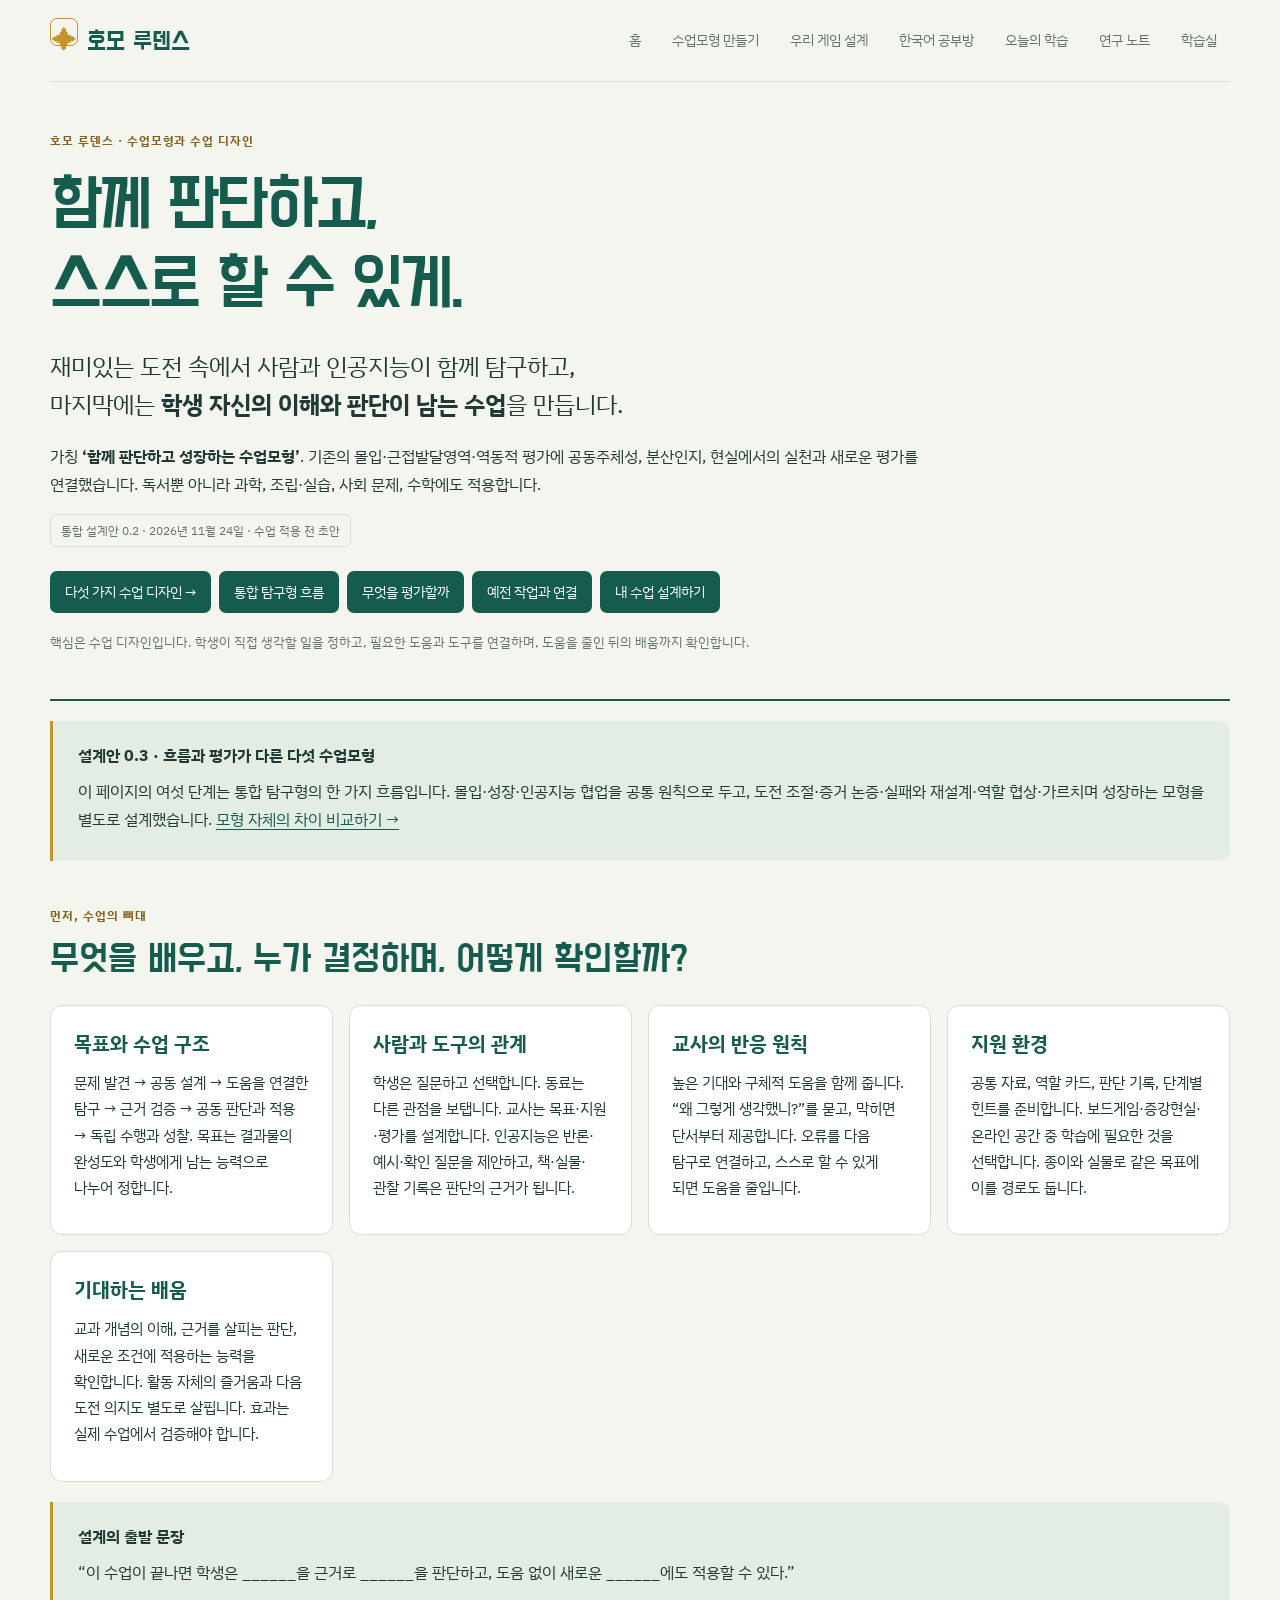
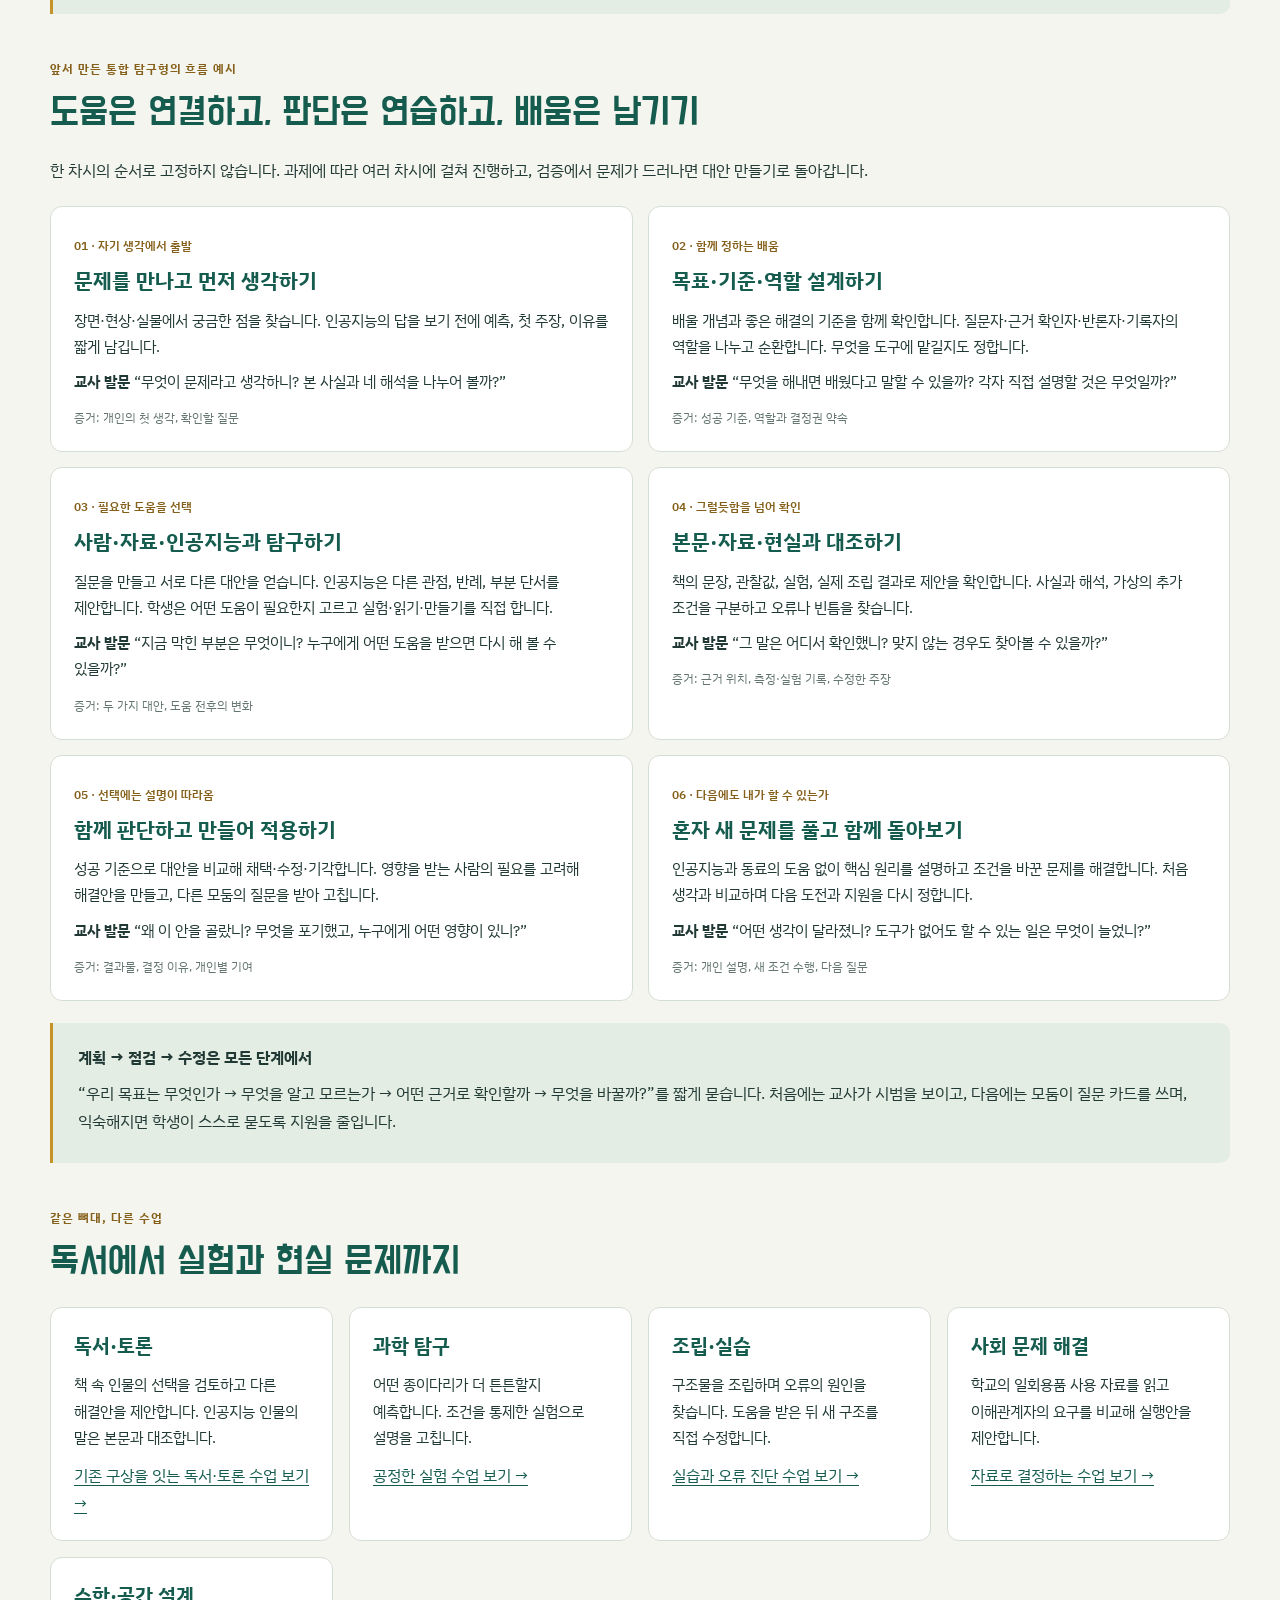
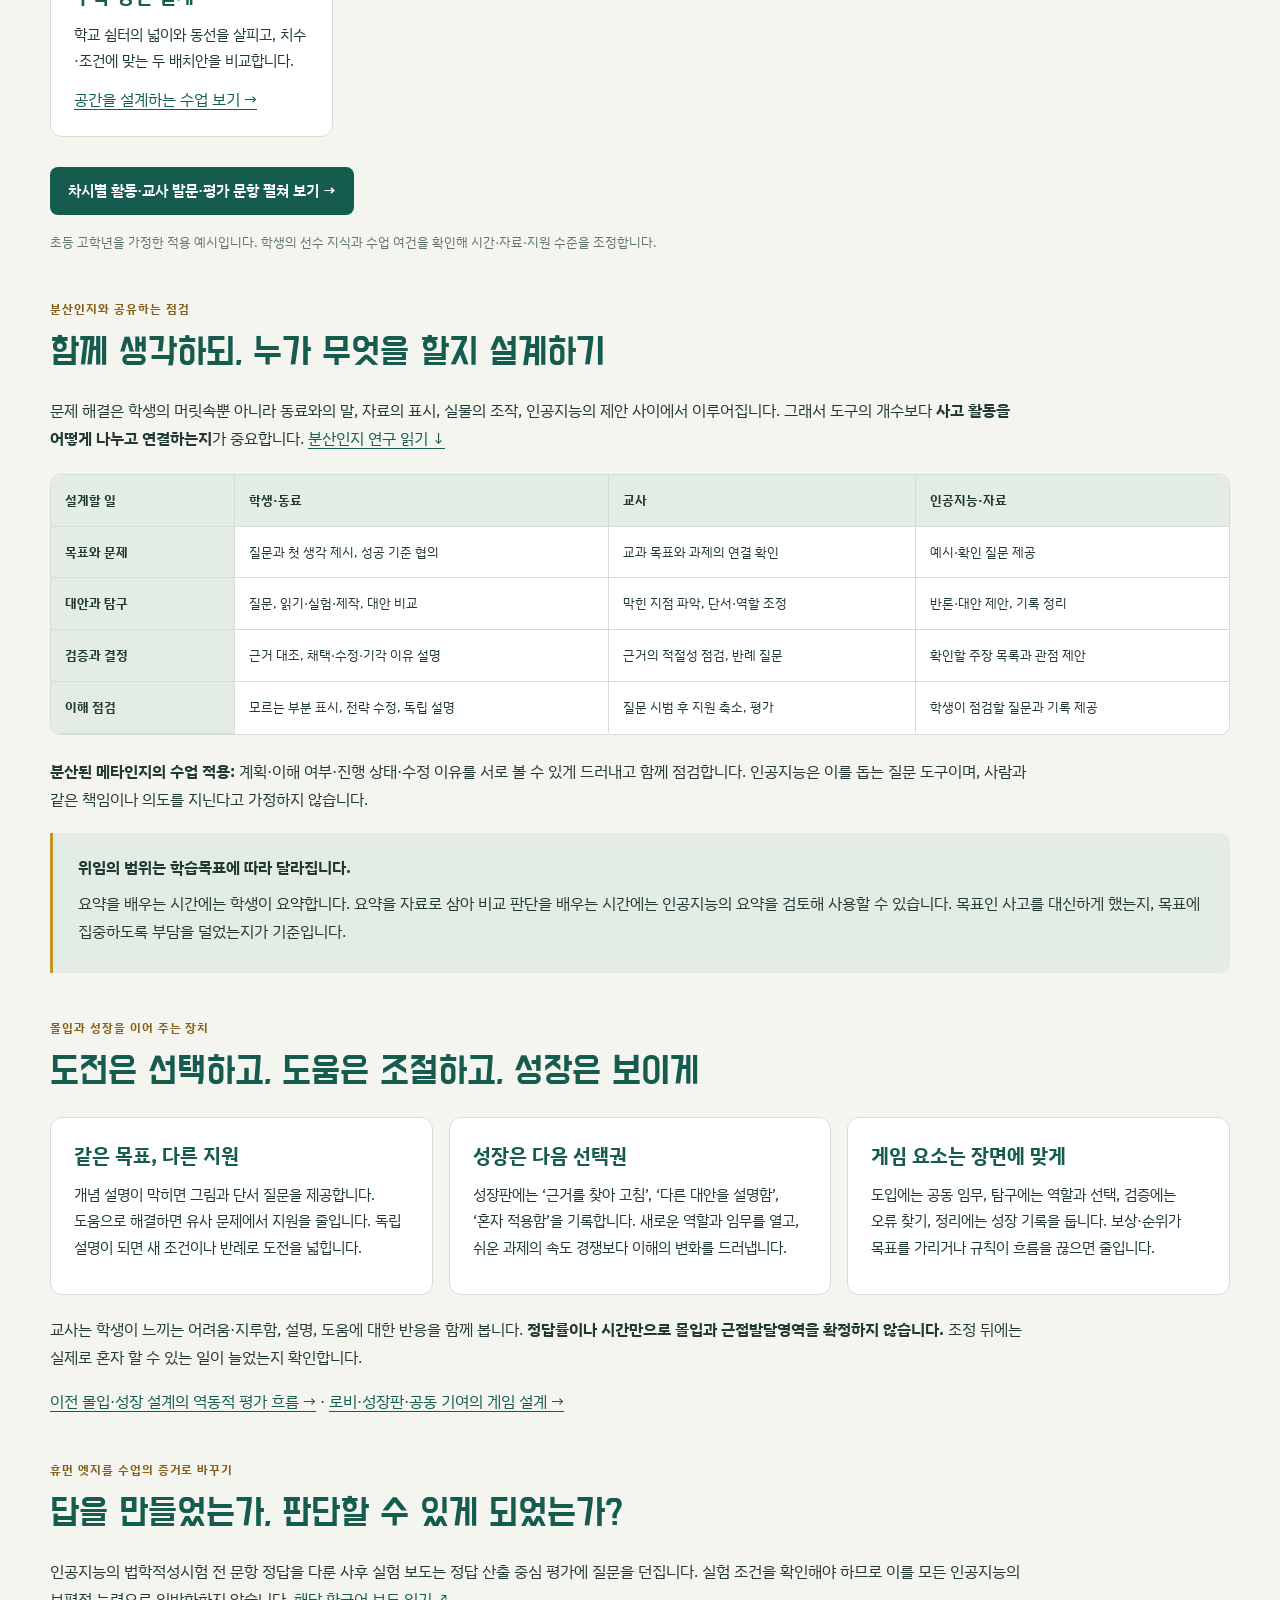
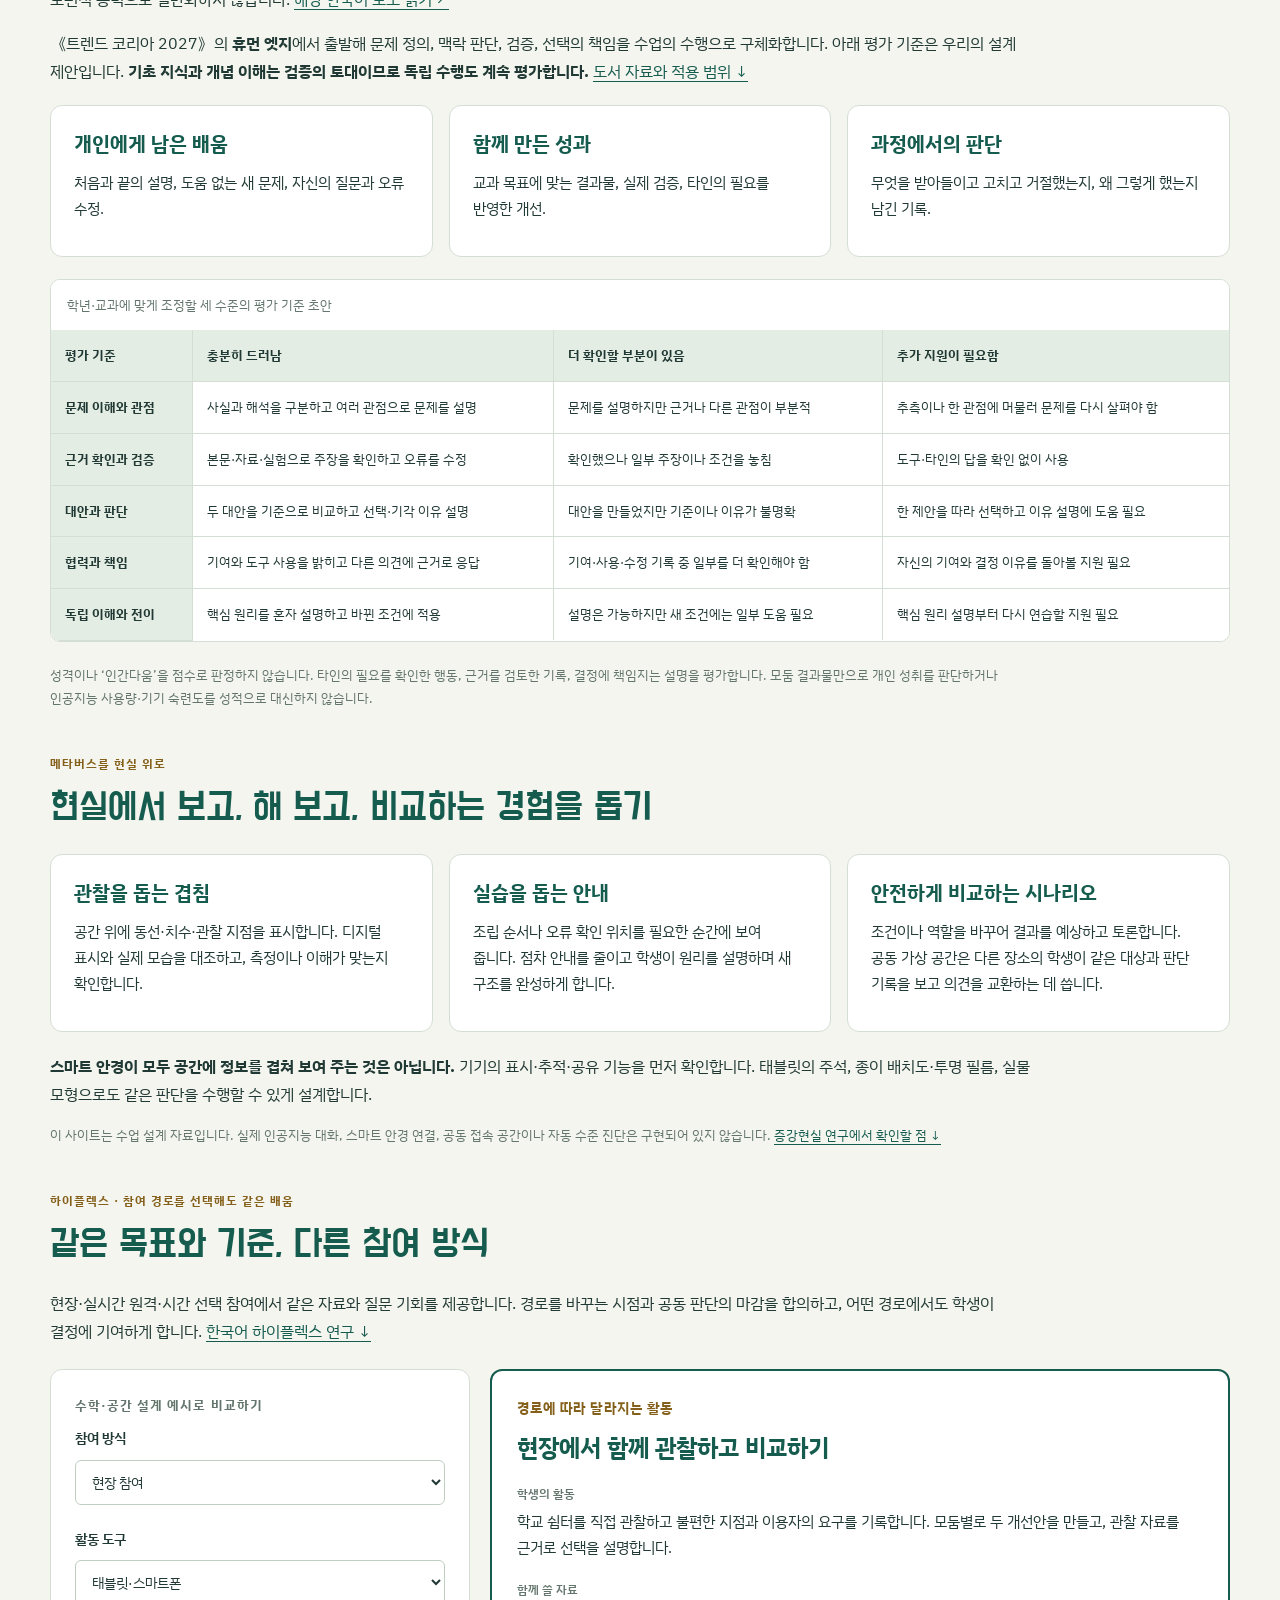
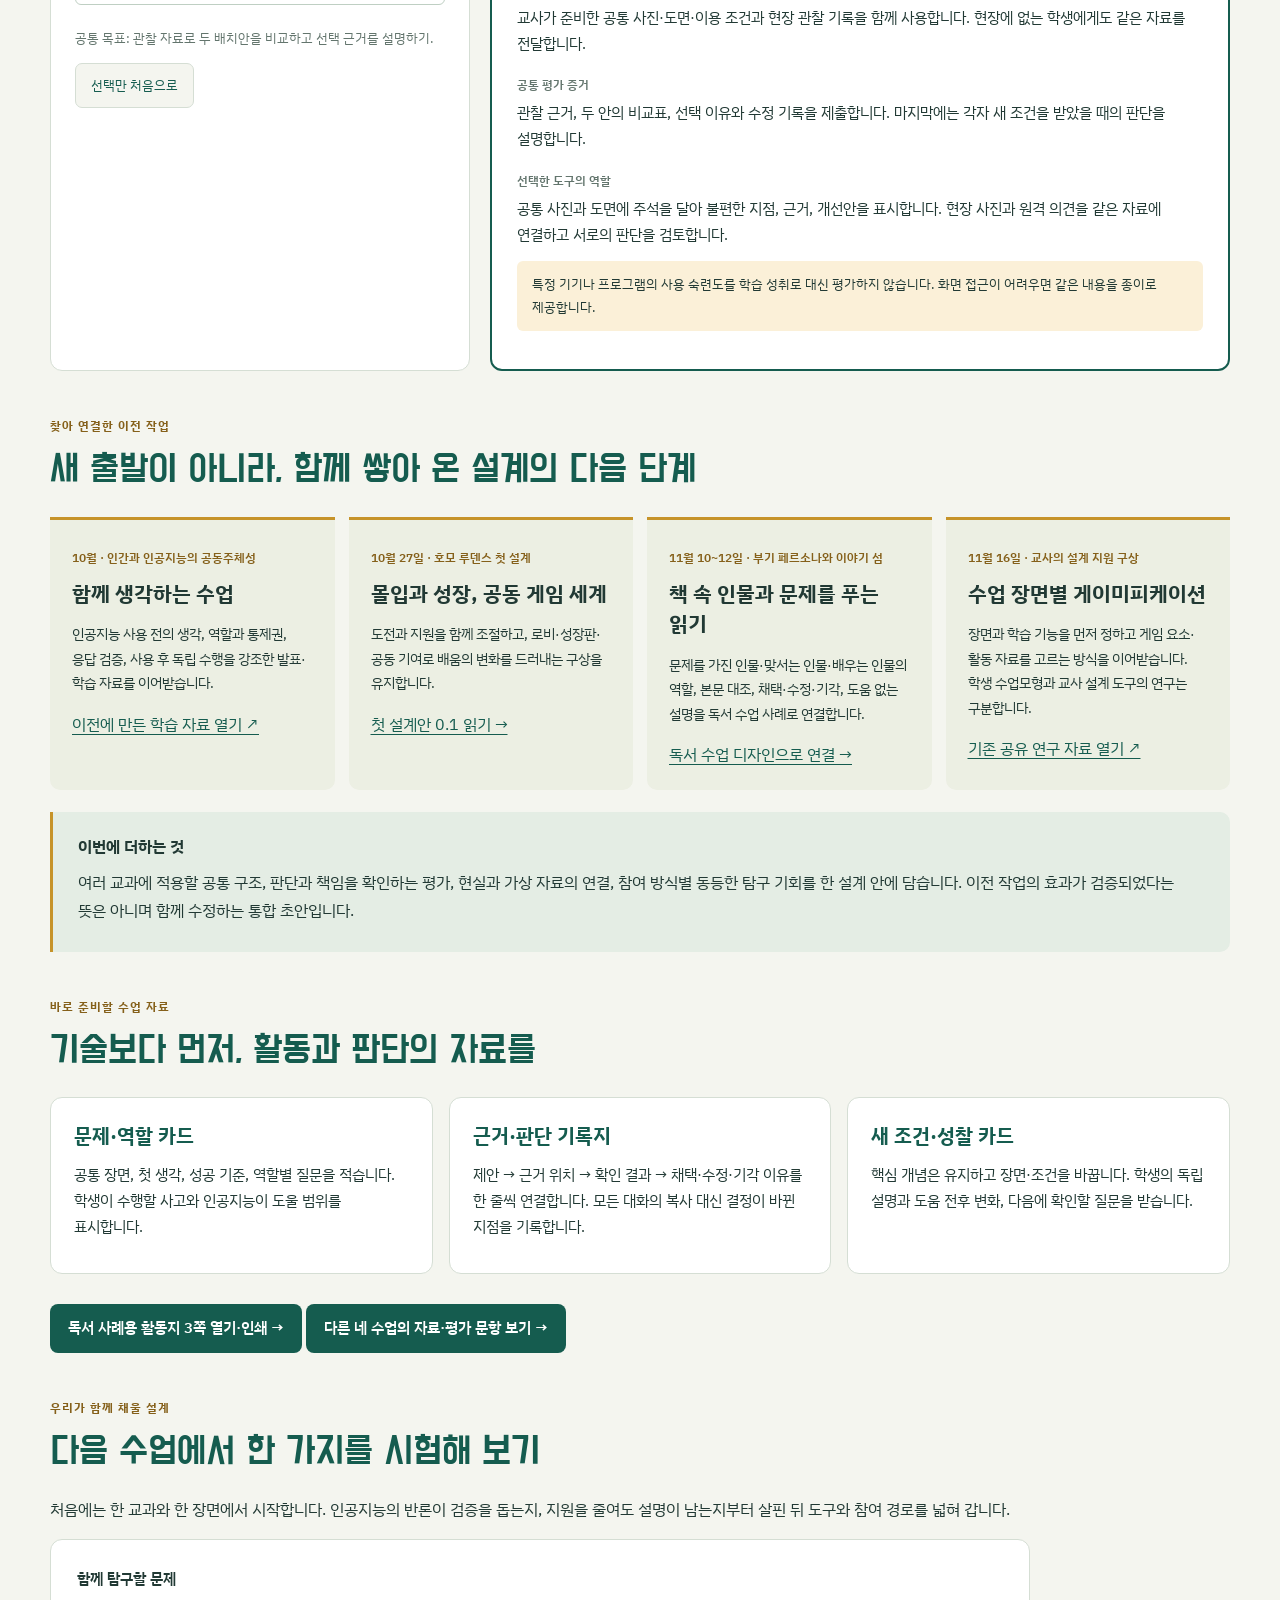
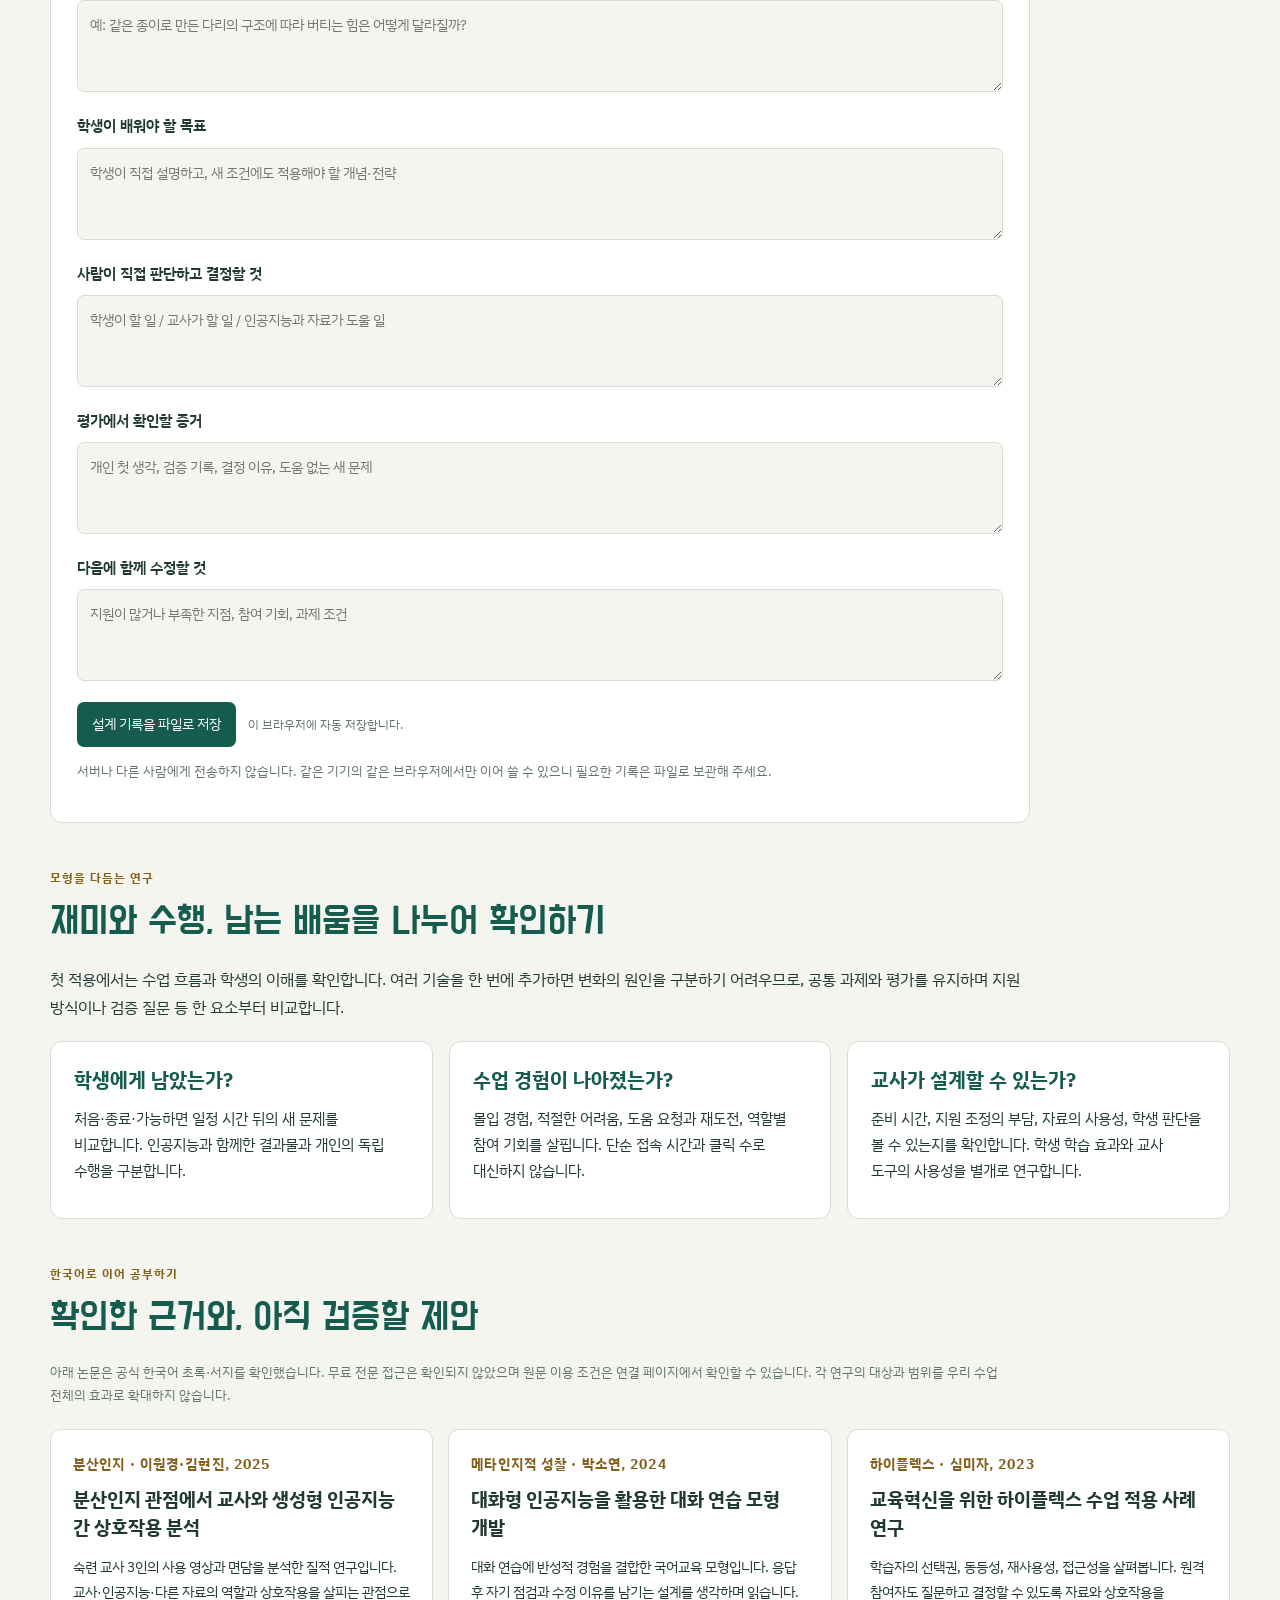
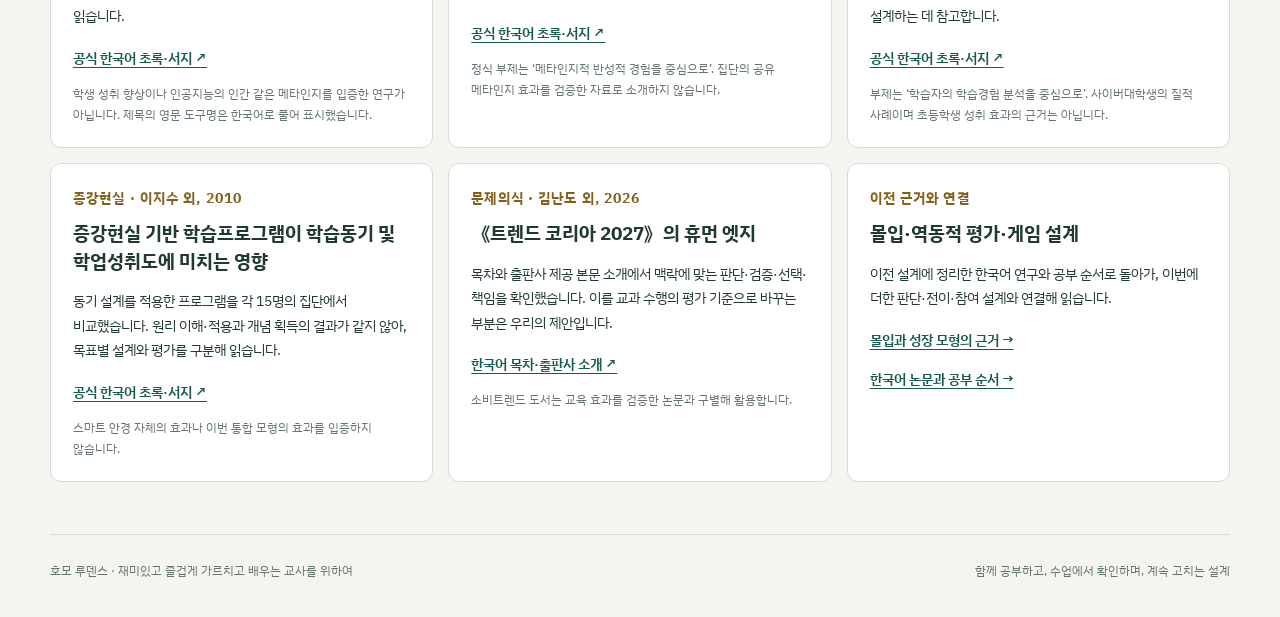
==== commit 9124f171: "Add five distinct teaching models with comparative flows and assessments" ====
--- a/co-learning-model.html
+++ b/co-learning-model.html
@@ -2,13 +2,14 @@
 <html lang="ko">
 <head><meta charset="utf-8"><meta name="viewport" content="width=device-width,initial-scale=1"><meta name="description" content="몰입과 성장, 인간과 인공지능의 협업을 연결하는 수업모형. 독서·과학·실습·사회·수학 수업 디자인과 판단·검증·독립 수행 평가를 함께 설계합니다."><title>함께 판단하고 성장하는 수업 · 호모 루덴스</title><link rel="stylesheet" href="./assets/lab.css"><link rel="stylesheet" href="./assets/co-learning-model.css"></head>
 <body><a class="skip-link" href="#main">본문으로 건너뛰기</a><div class="shell">
-<header class="masthead"><a class="brand" href="./index.html"><span class="brand-mark" aria-hidden="true">✦</span>호모 루덴스</a><nav class="site-nav" aria-label="주 메뉴"><a href="./index.html">홈</a><a href="./co-learning-model.html" aria-current="page">수업모형 만들기</a><a href="./game-design.html">우리 게임 설계</a><a href="./korean-study.html">한국어 공부방</a><a href="./lesson-2026-10-27.html">오늘의 학습</a><a href="./research.html">연구 노트</a><a href="./dashboard.html">학습실</a></nav></header>
+<header class="masthead"><a class="brand" href="./index.html"><span class="brand-mark" aria-hidden="true">✦</span>호모 루덴스</a><nav class="site-nav" aria-label="주 메뉴"><a href="./index.html">홈</a><a href="./teaching-models.html">수업모형 만들기</a><a href="./game-design.html">우리 게임 설계</a><a href="./korean-study.html">한국어 공부방</a><a href="./lesson-2026-10-27.html">오늘의 학습</a><a href="./research.html">연구 노트</a><a href="./dashboard.html">학습실</a></nav></header>
 <main id="main">
-<header class="co-hero"><p class="co-kicker">호모 루덴스 · 수업모형과 수업 디자인</p><h1>함께 판단하고,<br>스스로 할 수 있게.</h1><p class="co-lede">재미있는 도전 속에서 사람과 인공지능이 함께 탐구하고,<br>마지막에는 <strong>학생 자신의 이해와 판단이 남는 수업</strong>을 만듭니다.</p><p>가칭 <strong>‘함께 판단하고 성장하는 수업모형’</strong>. 기존의 몰입·근접발달영역·역동적 평가에 공동주체성, 분산인지, 현실에서의 실천과 새로운 평가를 연결했습니다. 독서뿐 아니라 과학, 조립·실습, 사회 문제, 수학에도 적용합니다.</p><span class="co-version">통합 설계안 0.2 · 2026년 11월 24일 · 수업 적용 전 초안</span><nav class="co-nav" aria-label="수업 설계 바로가기"><a href="./lesson-designs.html">다섯 가지 수업 디자인 →</a><a href="#cycle">공통 수업 흐름</a><a href="#assessment">무엇을 평가할까</a><a href="#lineage">예전 작업과 연결</a><a href="#record">내 수업 설계하기</a></nav><p class="co-note">핵심은 수업 디자인입니다. 학생이 직접 생각할 일을 정하고, 필요한 도움과 도구를 연결하며, 도움을 줄인 뒤의 배움까지 확인합니다.</p></header>
+<header class="co-hero"><p class="co-kicker">호모 루덴스 · 수업모형과 수업 디자인</p><h1>함께 판단하고,<br>스스로 할 수 있게.</h1><p class="co-lede">재미있는 도전 속에서 사람과 인공지능이 함께 탐구하고,<br>마지막에는 <strong>학생 자신의 이해와 판단이 남는 수업</strong>을 만듭니다.</p><p>가칭 <strong>‘함께 판단하고 성장하는 수업모형’</strong>. 기존의 몰입·근접발달영역·역동적 평가에 공동주체성, 분산인지, 현실에서의 실천과 새로운 평가를 연결했습니다. 독서뿐 아니라 과학, 조립·실습, 사회 문제, 수학에도 적용합니다.</p><span class="co-version">통합 설계안 0.2 · 2026년 11월 24일 · 수업 적용 전 초안</span><nav class="co-nav" aria-label="수업 설계 바로가기"><a href="./lesson-designs.html">다섯 가지 수업 디자인 →</a><a href="#cycle">통합 탐구형 흐름</a><a href="#assessment">무엇을 평가할까</a><a href="#lineage">예전 작업과 연결</a><a href="#record">내 수업 설계하기</a></nav><p class="co-note">핵심은 수업 디자인입니다. 학생이 직접 생각할 일을 정하고, 필요한 도움과 도구를 연결하며, 도움을 줄인 뒤의 배움까지 확인합니다.</p></header>
 
+<aside class="co-callout"><strong>설계안 0.3 · 흐름과 평가가 다른 다섯 수업모형</strong><p>이 페이지의 여섯 단계는 통합 탐구형의 한 가지 흐름입니다. 몰입·성장·인공지능 협업을 공통 원칙으로 두고, 도전 조절·증거 논증·실패와 재설계·역할 협상·가르치며 성장하는 모형을 별도로 설계했습니다. <a href="./teaching-models.html">모형 자체의 차이 비교하기 →</a></p></aside>
 <section class="co-section" id="blueprint"><p class="co-kicker">먼저, 수업의 뼈대</p><h2>무엇을 배우고, 누가 결정하며, 어떻게 확인할까?</h2><div class="co-grid"><article class="co-card"><h3>목표와 수업 구조</h3><p>문제 발견 → 공동 설계 → 도움을 연결한 탐구 → 근거 검증 → 공동 판단과 적용 → 독립 수행과 성찰. 목표는 결과물의 완성도와 학생에게 남는 능력으로 나누어 정합니다.</p></article><article class="co-card"><h3>사람과 도구의 관계</h3><p>학생은 질문하고 선택합니다. 동료는 다른 관점을 보탭니다. 교사는 목표·지원·평가를 설계합니다. 인공지능은 반론·예시·확인 질문을 제안하고, 책·실물·관찰 기록은 판단의 근거가 됩니다.</p></article><article class="co-card"><h3>교사의 반응 원칙</h3><p>높은 기대와 구체적 도움을 함께 줍니다. “왜 그렇게 생각했니?”를 묻고, 막히면 단서부터 제공합니다. 오류를 다음 탐구로 연결하고, 스스로 할 수 있게 되면 도움을 줄입니다.</p></article><article class="co-card"><h3>지원 환경</h3><p>공통 자료, 역할 카드, 판단 기록, 단계별 힌트를 준비합니다. 보드게임·증강현실·온라인 공간 중 학습에 필요한 것을 선택합니다. 종이와 실물로 같은 목표에 이를 경로도 둡니다.</p></article><article class="co-card"><h3>기대하는 배움</h3><p>교과 개념의 이해, 근거를 살피는 판단, 새로운 조건에 적용하는 능력을 확인합니다. 활동 자체의 즐거움과 다음 도전 의지도 별도로 살핍니다. 효과는 실제 수업에서 검증해야 합니다.</p></article></div><div class="co-callout"><strong>설계의 출발 문장</strong><p>“이 수업이 끝나면 학생은 ______을 근거로 ______을 판단하고, 도움 없이 새로운 ______에도 적용할 수 있다.”</p></div></section>
 
-<section class="co-section" id="cycle"><p class="co-kicker">여러 교과가 공유하는 여섯 단계</p><h2>도움은 연결하고, 판단은 연습하고, 배움은 남기기</h2><p>한 차시의 순서로 고정하지 않습니다. 과제에 따라 여러 차시에 걸쳐 진행하고, 검증에서 문제가 드러나면 대안 만들기로 돌아갑니다.</p><ol class="co-flow">
+<section class="co-section" id="cycle"><p class="co-kicker">앞서 만든 통합 탐구형의 흐름 예시</p><h2>도움은 연결하고, 판단은 연습하고, 배움은 남기기</h2><p>한 차시의 순서로 고정하지 않습니다. 과제에 따라 여러 차시에 걸쳐 진행하고, 검증에서 문제가 드러나면 대안 만들기로 돌아갑니다.</p><ol class="co-flow">
 <li class="co-step"><span>01 · 자기 생각에서 출발</span><h3>문제를 만나고 먼저 생각하기</h3><p>장면·현상·실물에서 궁금한 점을 찾습니다. 인공지능의 답을 보기 전에 예측, 첫 주장, 이유를 짧게 남깁니다.</p><p><strong>교사 발문</strong> “무엇이 문제라고 생각하니? 본 사실과 네 해석을 나누어 볼까?”</p><small>증거: 개인의 첫 생각, 확인할 질문</small></li>
 <li class="co-step"><span>02 · 함께 정하는 배움</span><h3>목표·기준·역할 설계하기</h3><p>배울 개념과 좋은 해결의 기준을 함께 확인합니다. 질문자·근거 확인자·반론자·기록자의 역할을 나누고 순환합니다. 무엇을 도구에 맡길지도 정합니다.</p><p><strong>교사 발문</strong> “무엇을 해내면 배웠다고 말할 수 있을까? 각자 직접 설명할 것은 무엇일까?”</p><small>증거: 성공 기준, 역할과 결정권 약속</small></li>
 <li class="co-step"><span>03 · 필요한 도움을 선택</span><h3>사람·자료·인공지능과 탐구하기</h3><p>질문을 만들고 서로 다른 대안을 얻습니다. 인공지능은 다른 관점, 반례, 부분 단서를 제안합니다. 학생은 어떤 도움이 필요한지 고르고 실험·읽기·만들기를 직접 합니다.</p><p><strong>교사 발문</strong> “지금 막힌 부분은 무엇이니? 누구에게 어떤 도움을 받으면 다시 해 볼 수 있을까?”</p><small>증거: 두 가지 대안, 도움 전후의 변화</small></li>
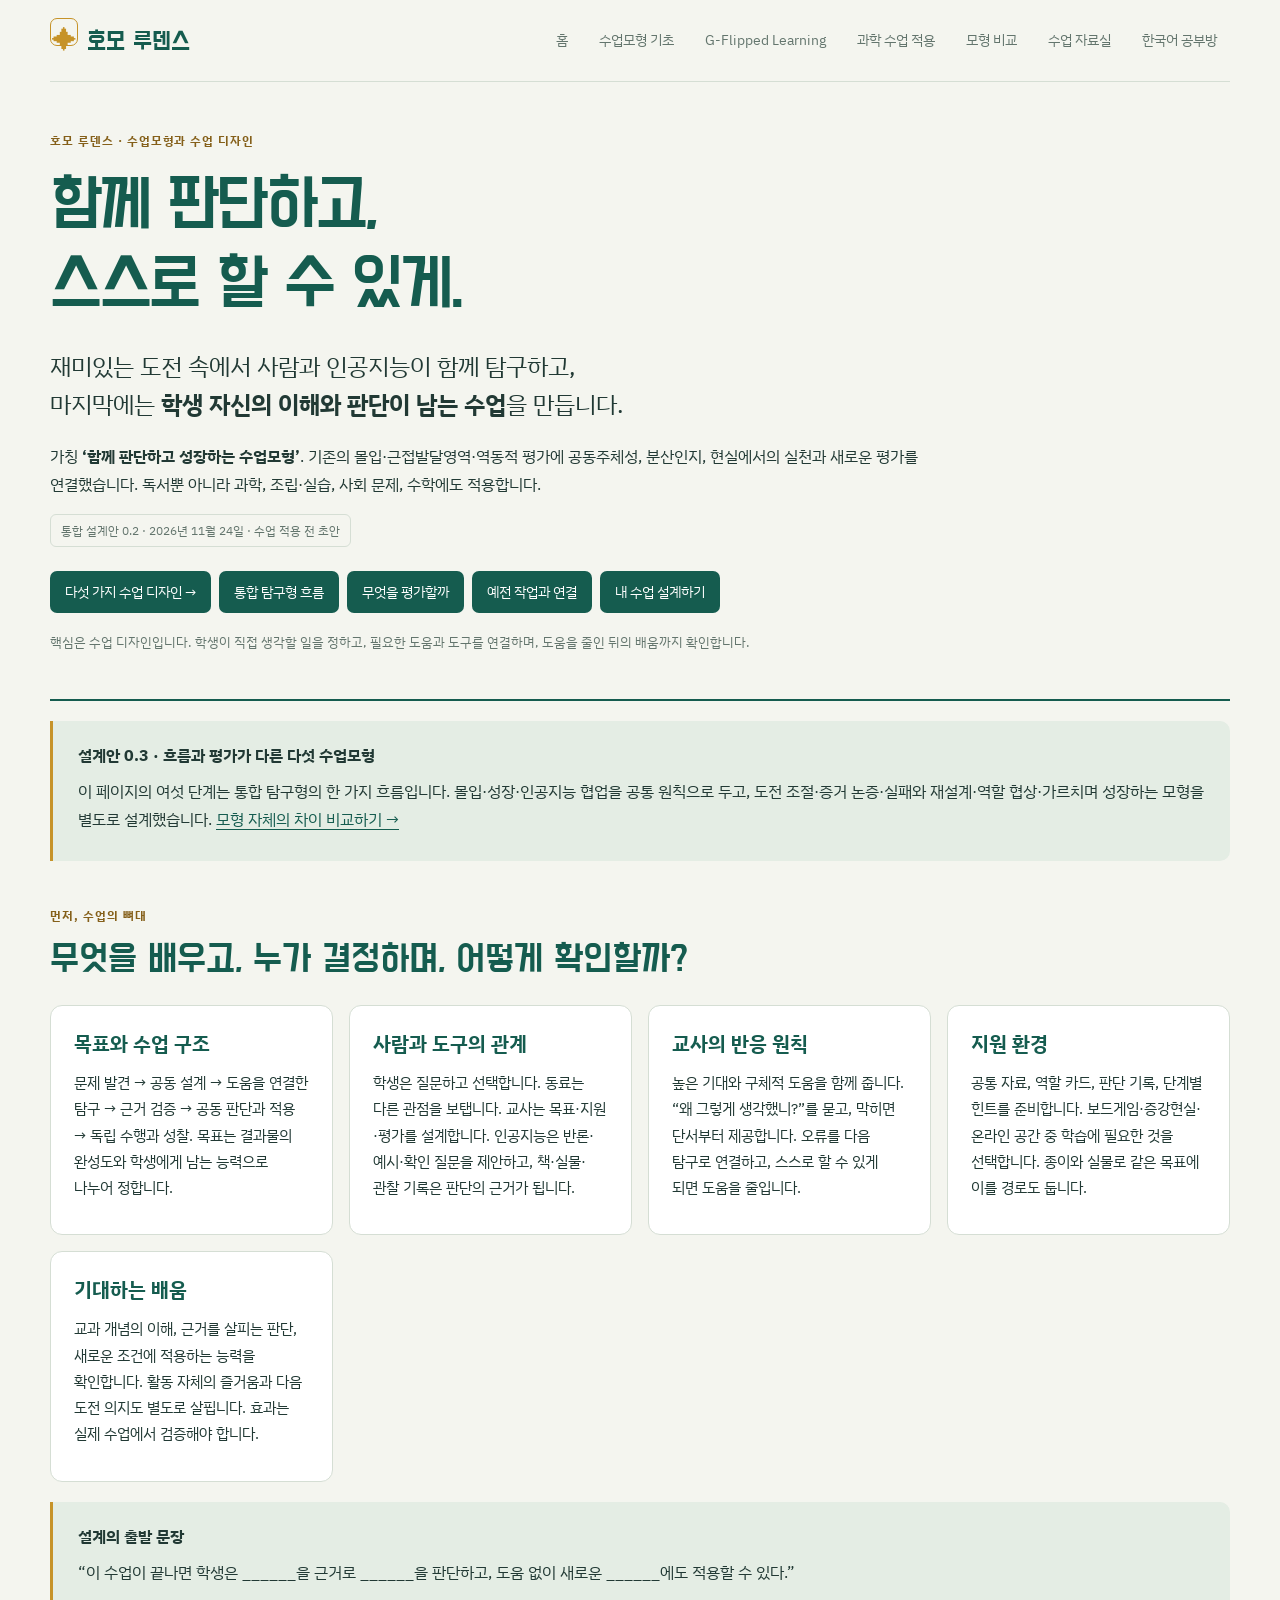
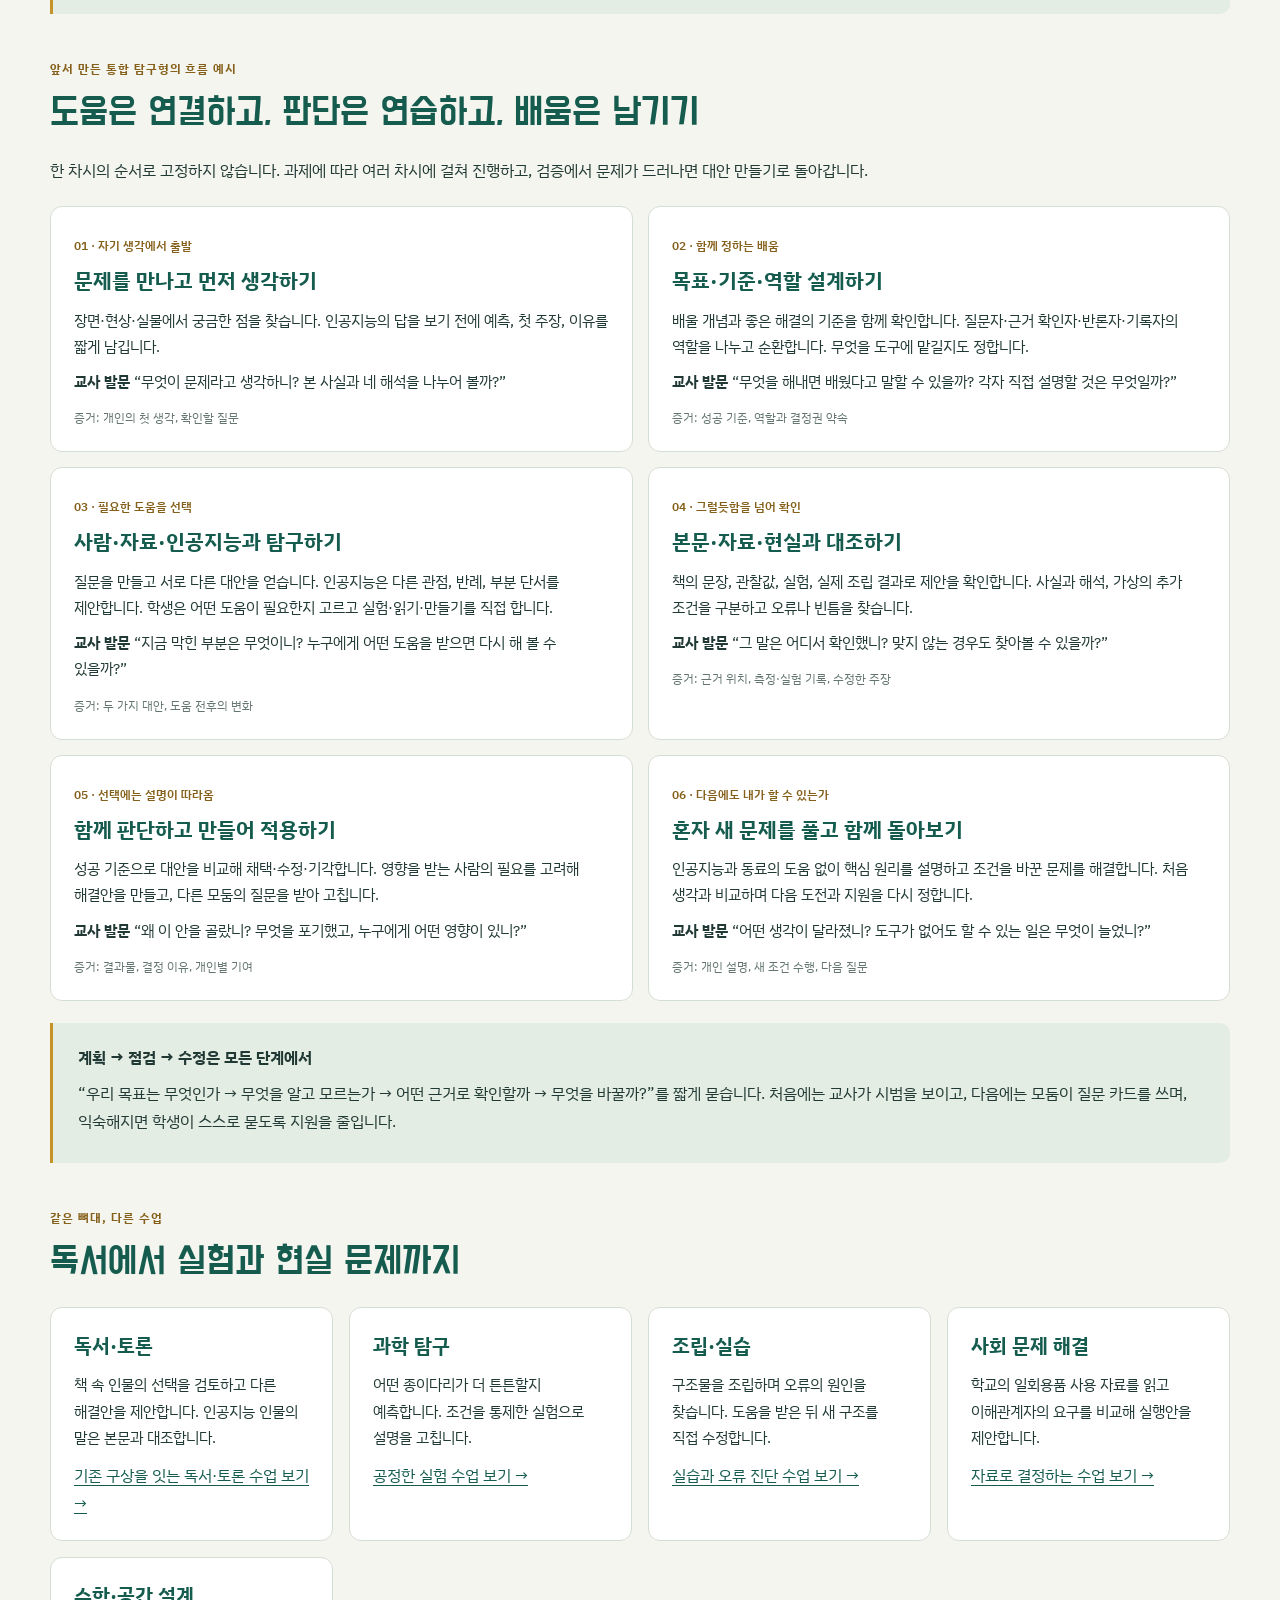
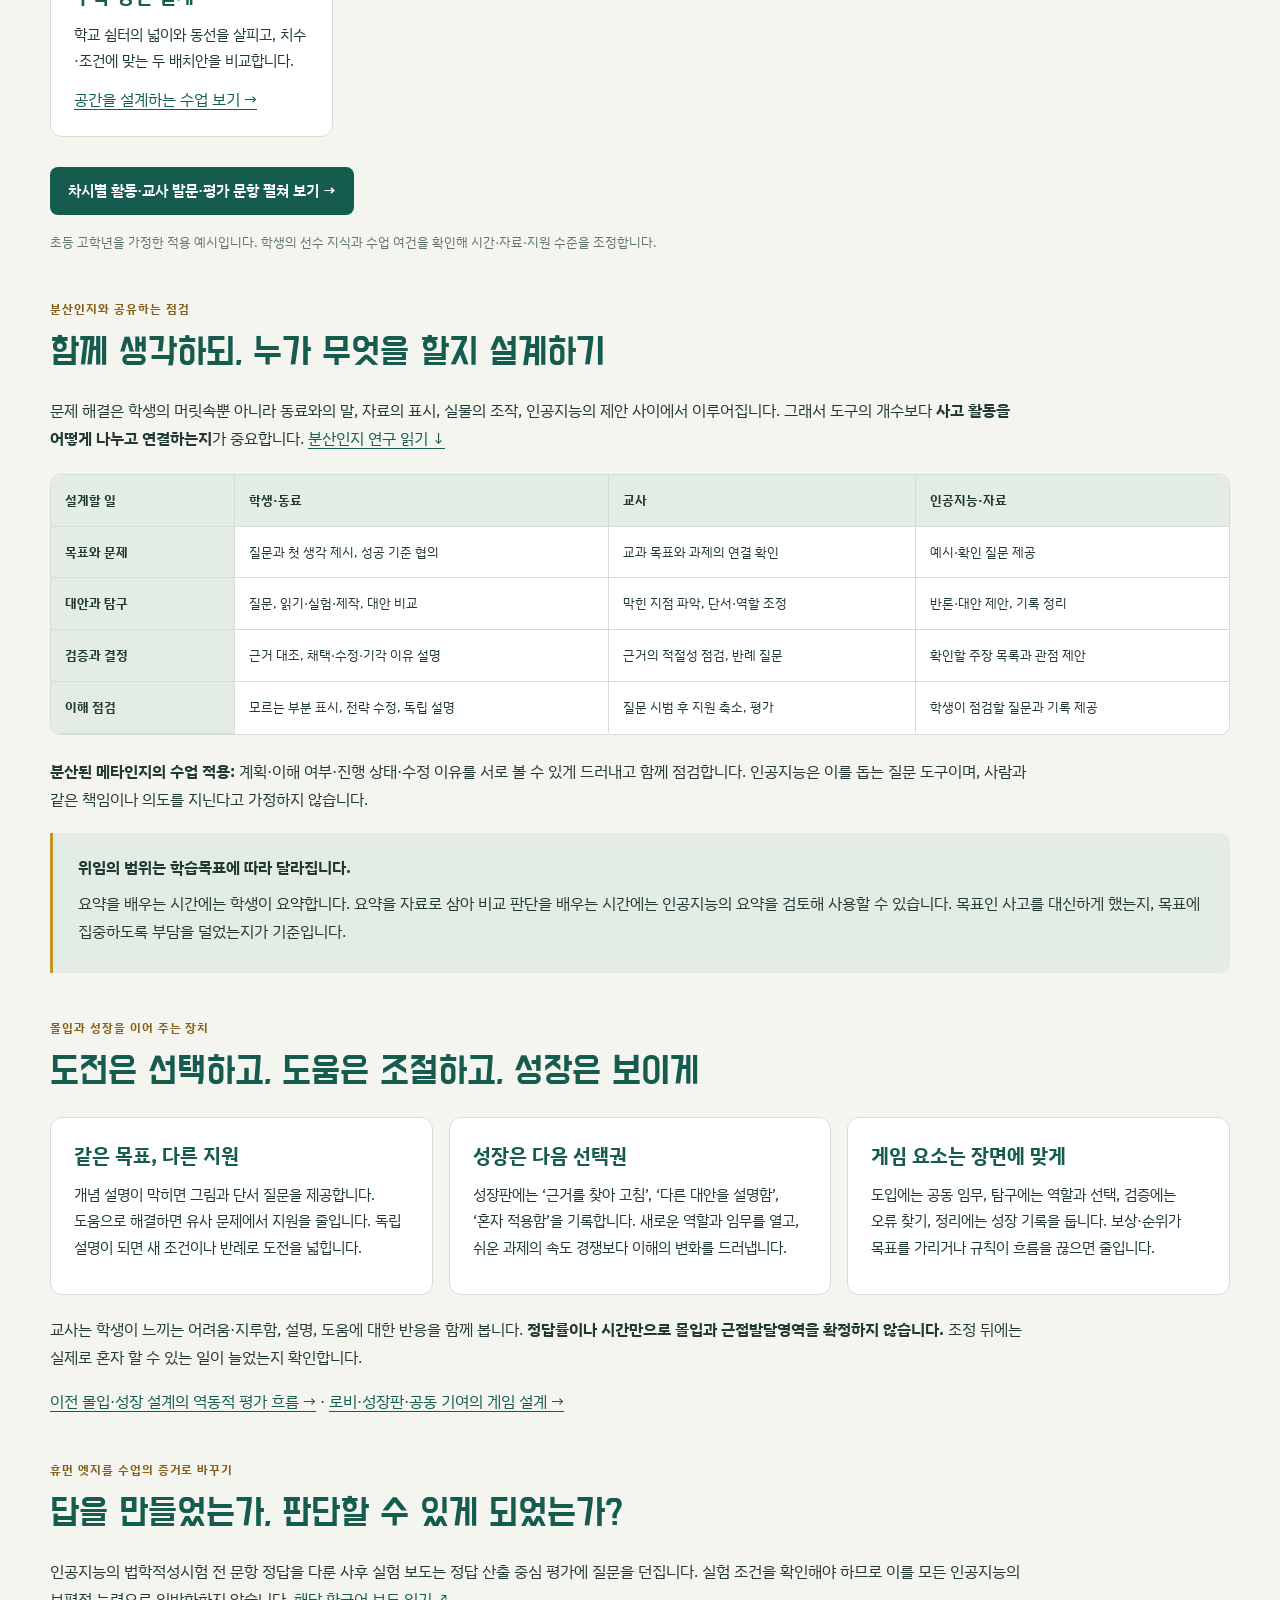
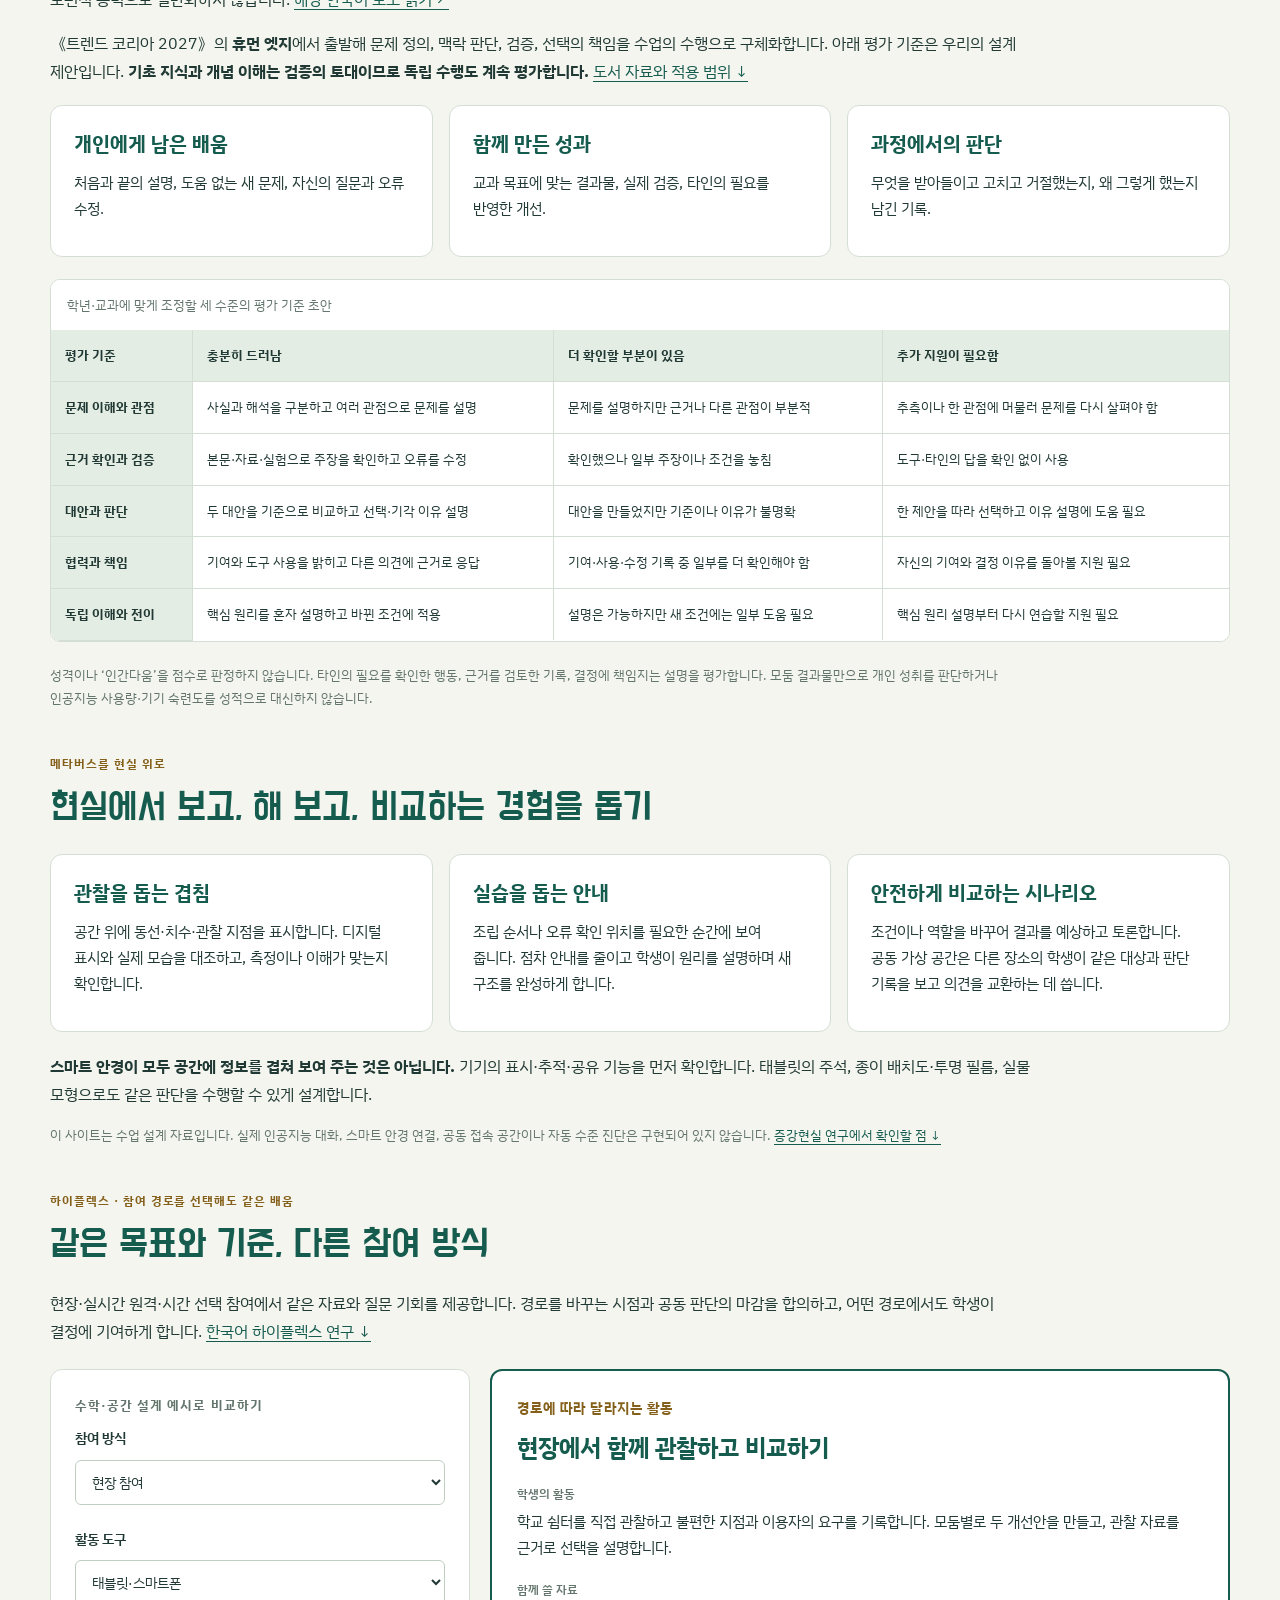
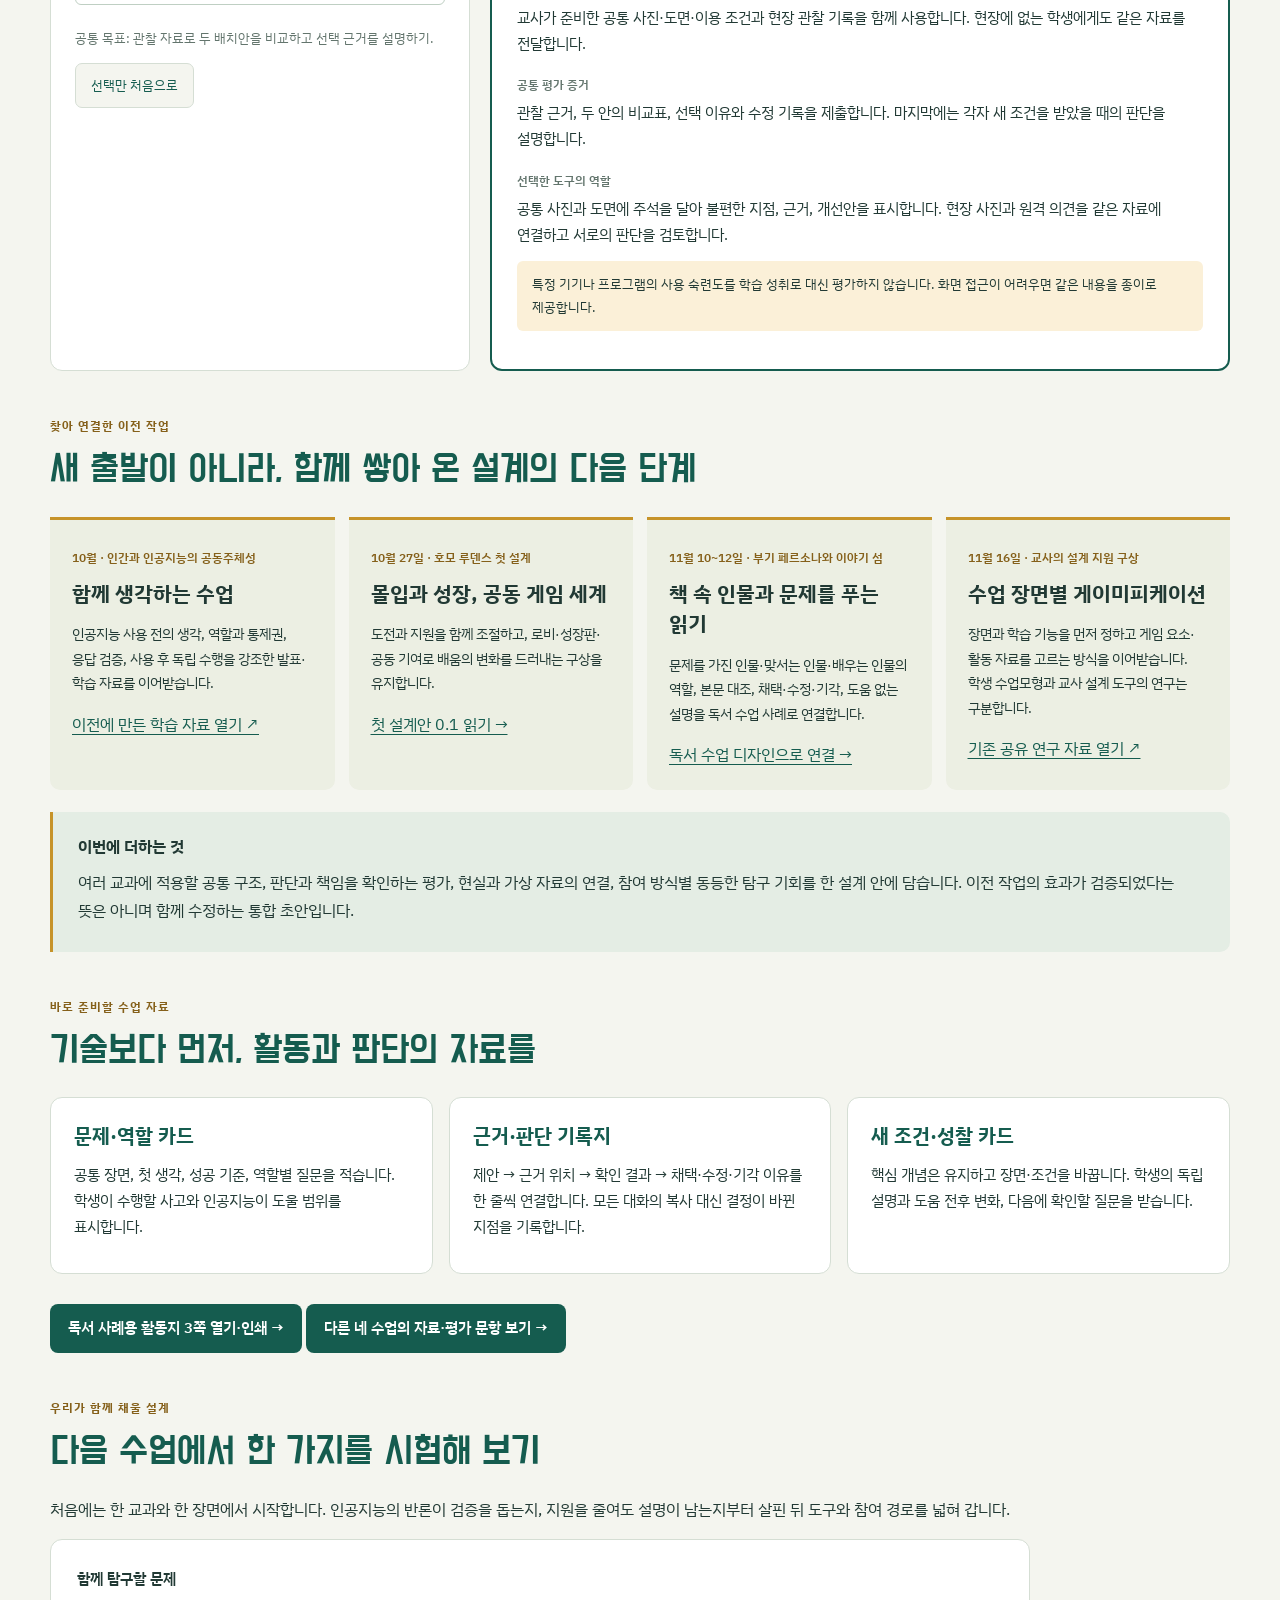
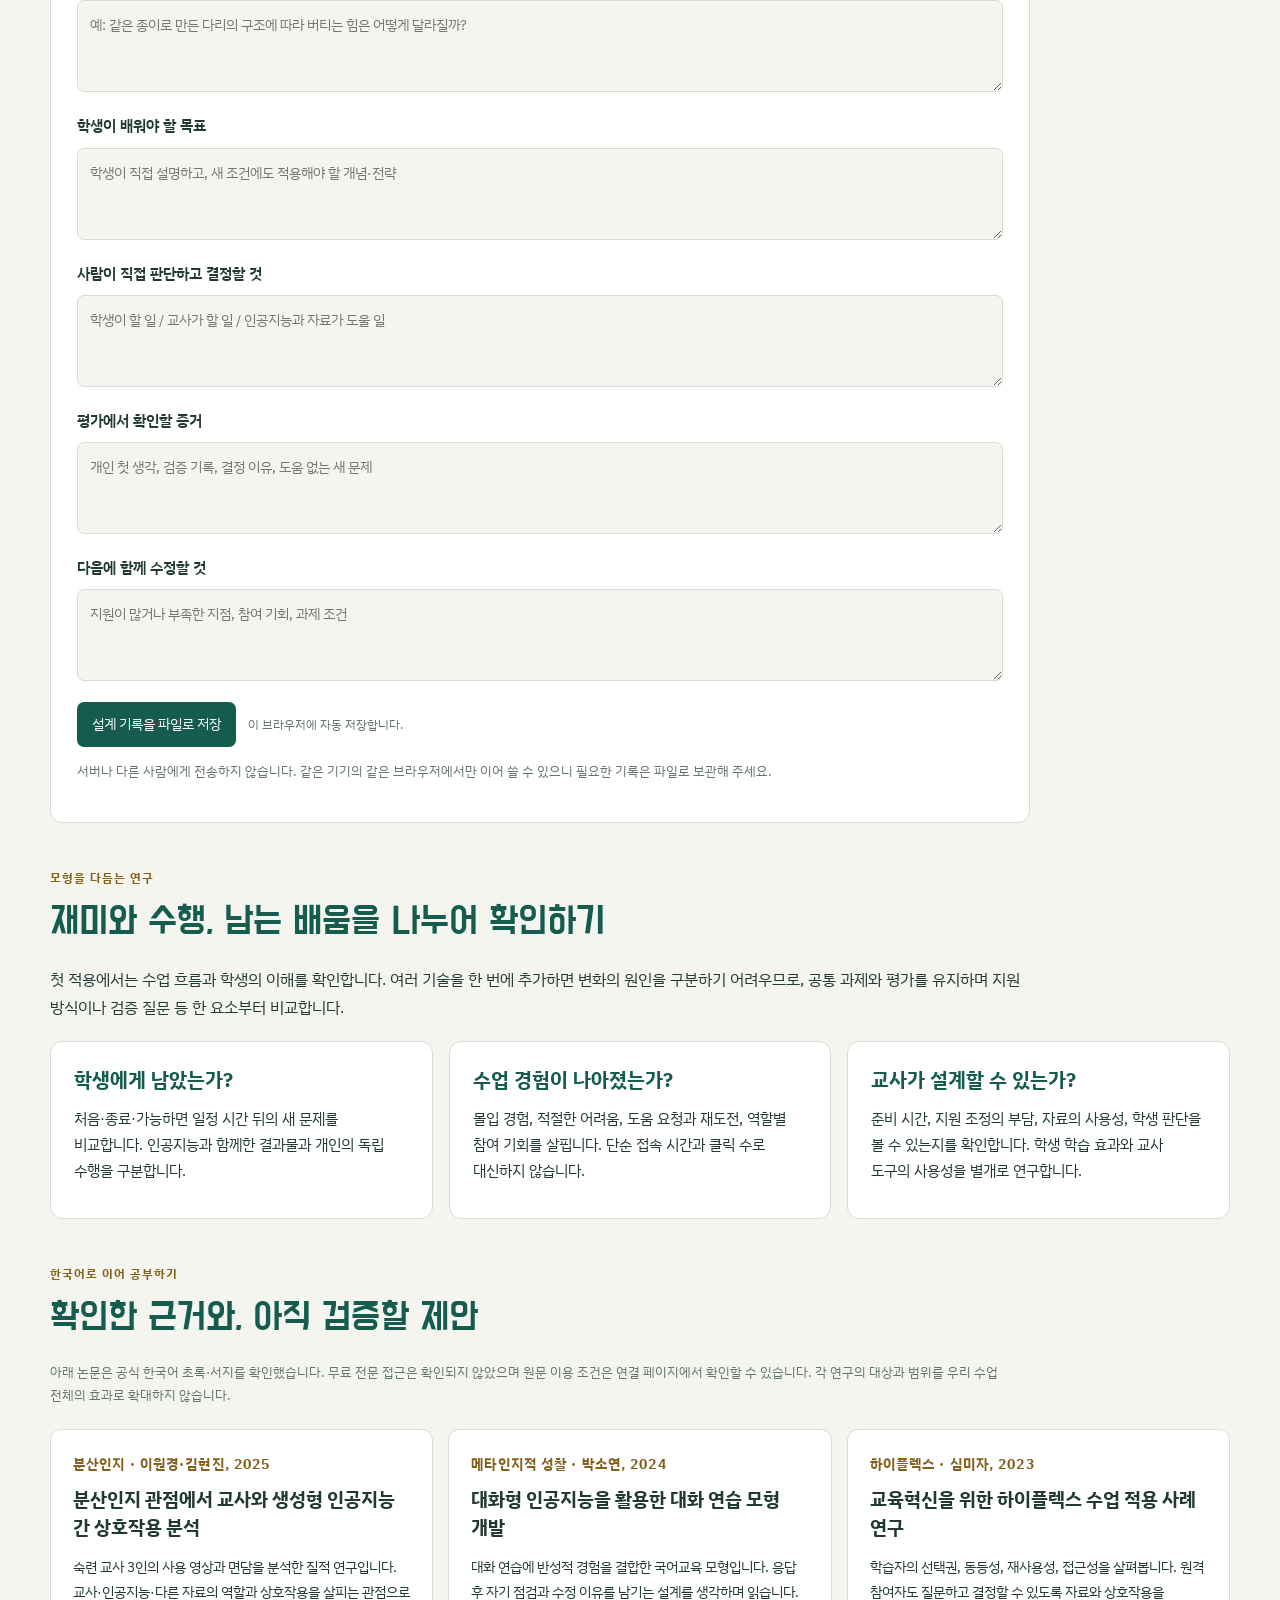
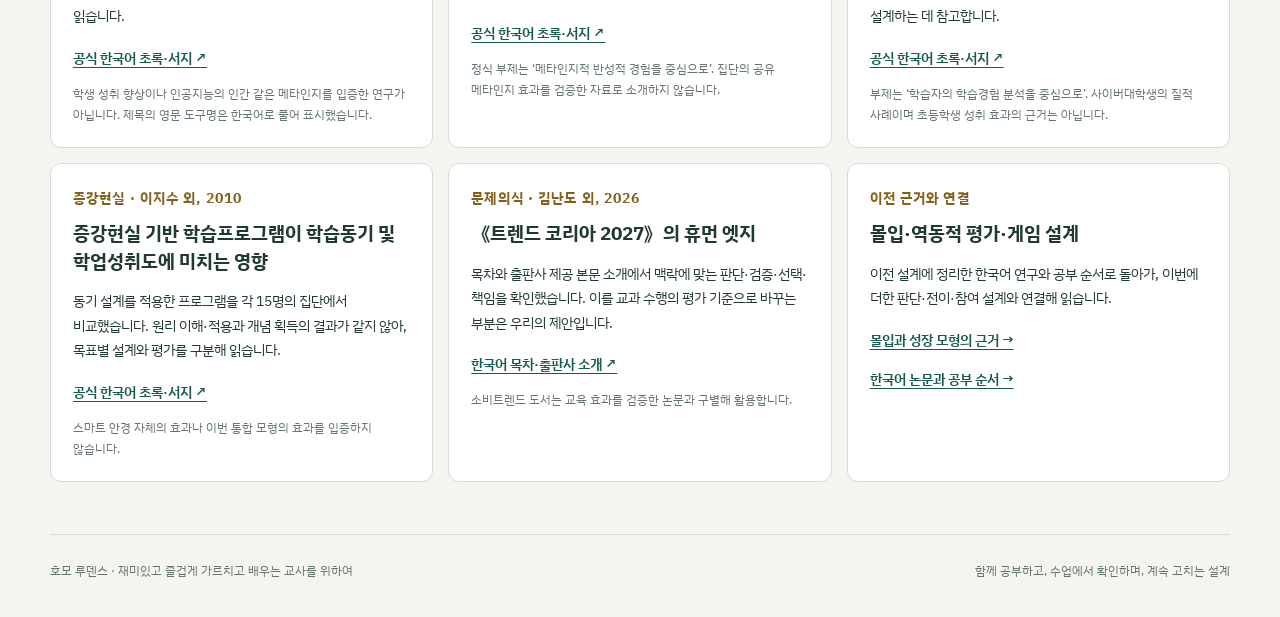
==== commit fdc98ebd: "Ground G-Flipped Learning in course foundations and science cases" ====
--- a/co-learning-model.html
+++ b/co-learning-model.html
@@ -2,7 +2,7 @@
 <html lang="ko">
 <head><meta charset="utf-8"><meta name="viewport" content="width=device-width,initial-scale=1"><meta name="description" content="몰입과 성장, 인간과 인공지능의 협업을 연결하는 수업모형. 독서·과학·실습·사회·수학 수업 디자인과 판단·검증·독립 수행 평가를 함께 설계합니다."><title>함께 판단하고 성장하는 수업 · 호모 루덴스</title><link rel="stylesheet" href="./assets/lab.css"><link rel="stylesheet" href="./assets/co-learning-model.css"></head>
 <body><a class="skip-link" href="#main">본문으로 건너뛰기</a><div class="shell">
-<header class="masthead"><a class="brand" href="./index.html"><span class="brand-mark" aria-hidden="true">✦</span>호모 루덴스</a><nav class="site-nav" aria-label="주 메뉴"><a href="./index.html">홈</a><a href="./teaching-models.html">수업모형 만들기</a><a href="./game-design.html">우리 게임 설계</a><a href="./korean-study.html">한국어 공부방</a><a href="./lesson-2026-10-27.html">오늘의 학습</a><a href="./research.html">연구 노트</a><a href="./dashboard.html">학습실</a></nav></header>
+<header class="masthead"><a class="brand" href="./index.html"><span class="brand-mark" aria-hidden="true">✦</span>호모 루덴스</a><nav class="site-nav" aria-label="주 메뉴"><a href="./index.html">홈</a><a href="./teaching-foundations.html">수업모형 기초</a><a href="./g-flipped-learning.html">G-Flipped Learning</a><a href="./science-g-flipped.html">과학 수업 적용</a><a href="./teaching-models.html">모형 비교</a><a href="./course-materials.html">수업 자료실</a><a href="./korean-study.html">한국어 공부방</a></nav></header>
 <main id="main">
 <header class="co-hero"><p class="co-kicker">호모 루덴스 · 수업모형과 수업 디자인</p><h1>함께 판단하고,<br>스스로 할 수 있게.</h1><p class="co-lede">재미있는 도전 속에서 사람과 인공지능이 함께 탐구하고,<br>마지막에는 <strong>학생 자신의 이해와 판단이 남는 수업</strong>을 만듭니다.</p><p>가칭 <strong>‘함께 판단하고 성장하는 수업모형’</strong>. 기존의 몰입·근접발달영역·역동적 평가에 공동주체성, 분산인지, 현실에서의 실천과 새로운 평가를 연결했습니다. 독서뿐 아니라 과학, 조립·실습, 사회 문제, 수학에도 적용합니다.</p><span class="co-version">통합 설계안 0.2 · 2026년 11월 24일 · 수업 적용 전 초안</span><nav class="co-nav" aria-label="수업 설계 바로가기"><a href="./lesson-designs.html">다섯 가지 수업 디자인 →</a><a href="#cycle">통합 탐구형 흐름</a><a href="#assessment">무엇을 평가할까</a><a href="#lineage">예전 작업과 연결</a><a href="#record">내 수업 설계하기</a></nav><p class="co-note">핵심은 수업 디자인입니다. 학생이 직접 생각할 일을 정하고, 필요한 도움과 도구를 연결하며, 도움을 줄인 뒤의 배움까지 확인합니다.</p></header>
 
